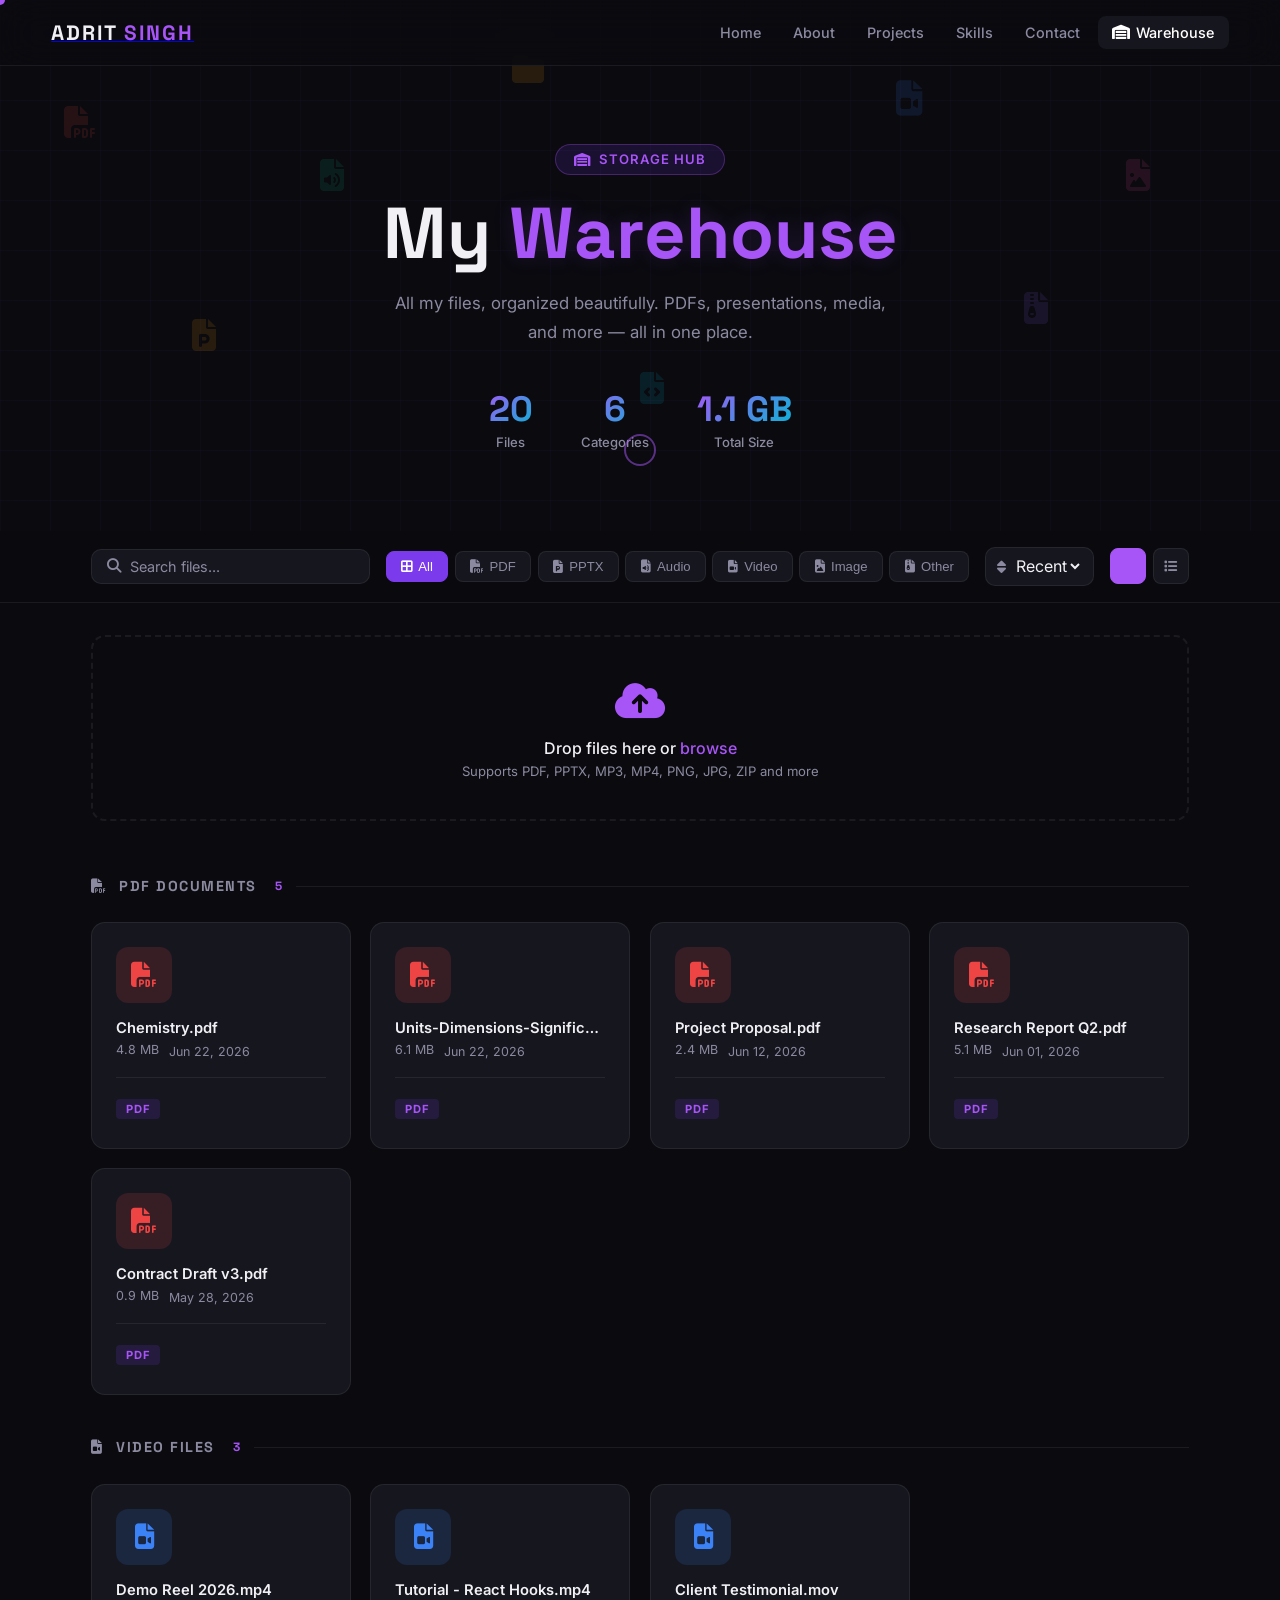
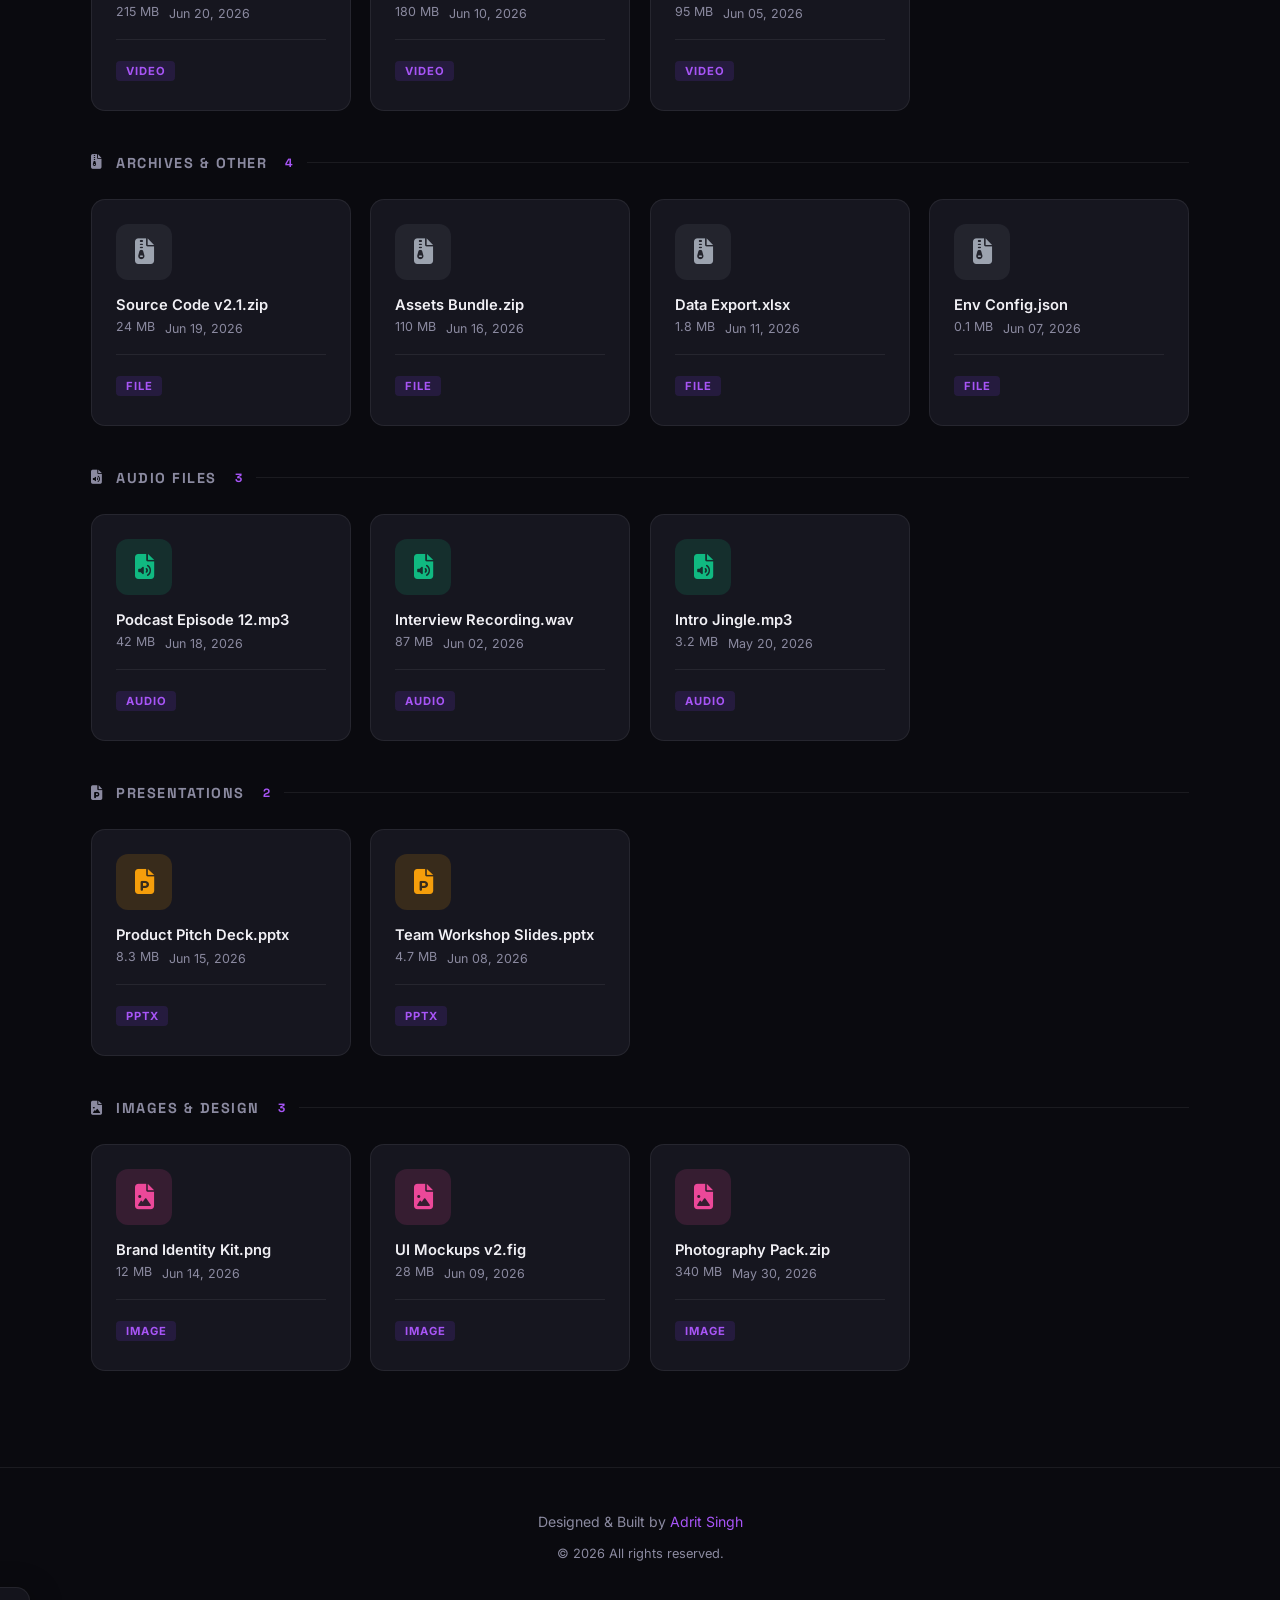
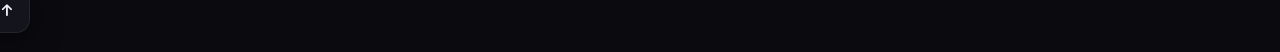
==== warehouse.html @ b6037bd4 "Initial portfolio website" ====
<!DOCTYPE html>
<html lang="en">
<head>
  <meta charset="UTF-8"/>
  <meta name="viewport" content="width=device-width, initial-scale=1.0"/>
  <title>Warehouse · Adrit Singh</title>
  <link rel="preconnect" href="https://fonts.googleapis.com">
  <link rel="preconnect" href="https://fonts.gstatic.com" crossorigin>
  <link rel="stylesheet" href="css/style.css"/>
  <link rel="stylesheet" href="css/warehouse.css"/>
  <link href="https://fonts.googleapis.com/css2?family=Inter:wght@300;400;600;800&family=Space+Grotesk:wght@400;700&display=swap" rel="stylesheet"/>
  <link rel="stylesheet" href="https://cdnjs.cloudflare.com/ajax/libs/font-awesome/6.5.0/css/all.min.css"/>
</head>
<body class="warehouse-page">

  <div class="preloader" id="preloader" aria-hidden="true">
    <div class="preloader-card">
      <div class="preloader-mark">AS</div>
      <div class="preloader-bar"><span></span></div>
      <p>Loading warehouse...</p>
    </div>
  </div>
  <div class="scroll-progress"><span id="scrollProgress"></span></div>

  <!-- ░░ CURSOR ░░ -->
  <div class="cursor"></div>
  <div class="cursor-follower"></div>

  <!-- ░░ NAVBAR ░░ -->
  <nav class="navbar" id="navbar">
    <div class="nav-logo">
      <a href="index.html"><span class="logo-text">ADRIT <span class="accent">SINGH</span></span></a>
    </div>
    <ul class="nav-links">
      <li><a href="index.html#home" class="nav-link">Home</a></li>
      <li><a href="index.html#about" class="nav-link">About</a></li>
      <li><a href="index.html#projects" class="nav-link">Projects</a></li>
      <li><a href="index.html#skills" class="nav-link">Skills</a></li>
      <li><a href="index.html#contact" class="nav-link">Contact</a></li>
      <li><a href="warehouse.html" class="nav-link nav-warehouse active"><i class="fa-solid fa-warehouse"></i> Warehouse</a></li>
    </ul>
    <div class="hamburger" id="hamburger"><span></span><span></span><span></span></div>
  </nav>

  <!-- ░░ WAREHOUSE HERO ░░ -->
  <section class="wh-hero">
    <div class="wh-hero-bg">
      <div class="wh-grid-lines"></div>
      <div class="floating-icons">
        <i class="fa-solid fa-file-pdf fi fi-1"></i>
        <i class="fa-solid fa-file-powerpoint fi fi-2"></i>
        <i class="fa-solid fa-file-audio fi fi-3"></i>
        <i class="fa-solid fa-file-video fi fi-4"></i>
        <i class="fa-solid fa-file-zipper fi fi-5"></i>
        <i class="fa-solid fa-file-image fi fi-6"></i>
        <i class="fa-solid fa-file-code fi fi-7"></i>
        <i class="fa-solid fa-folder fi fi-8"></i>
      </div>
    </div>
    <div class="wh-hero-content">
      <div class="wh-badge"><i class="fa-solid fa-warehouse"></i> Storage Hub</div>
      <h1 class="wh-title">My <span class="accent">Warehouse</span></h1>
      <p class="wh-subtitle">All my files, organized beautifully. PDFs, presentations, media, and more — all in one place.</p>
      <div class="wh-stats">
        <div class="wh-stat"><span class="wh-stat-num" id="statFiles">0</span><span class="wh-stat-label">Files</span></div>
        <div class="wh-stat"><span class="wh-stat-num" id="statCategories">0</span><span class="wh-stat-label">Categories</span></div>
        <div class="wh-stat"><span class="wh-stat-num" id="statSize">0 MB</span><span class="wh-stat-label">Total Size</span></div>
      </div>
    </div>
  </section>

  <!-- ░░ TOOLBAR ░░ -->
  <div class="wh-toolbar">
    <div class="container">
      <div class="wh-search-wrap">
        <i class="fa-solid fa-magnifying-glass"></i>
        <input type="text" id="searchInput" placeholder="Search files..." class="wh-search"/>
        <button class="search-clear" id="searchClear"><i class="fa-solid fa-xmark"></i></button>
      </div>
      <div class="wh-filters" id="filterBtns">
        <button class="filter-btn active" data-filter="all"><i class="fa-solid fa-border-all"></i> All</button>
        <button class="filter-btn" data-filter="pdf"><i class="fa-solid fa-file-pdf"></i> PDF</button>
        <button class="filter-btn" data-filter="pptx"><i class="fa-solid fa-file-powerpoint"></i> PPTX</button>
        <button class="filter-btn" data-filter="audio"><i class="fa-solid fa-file-audio"></i> Audio</button>
        <button class="filter-btn" data-filter="video"><i class="fa-solid fa-file-video"></i> Video</button>
        <button class="filter-btn" data-filter="image"><i class="fa-solid fa-file-image"></i> Image</button>
        <button class="filter-btn" data-filter="other"><i class="fa-solid fa-file-zipper"></i> Other</button>
      </div>
      <div class="wh-sort">
        <label class="sort-label" for="sortSelect"><i class="fa-solid fa-sort"></i></label>
        <select id="sortSelect" class="sort-select">
          <option value="recent">Recent</option>
          <option value="name">Name</option>
          <option value="size">Size</option>
        </select>
      </div>
      <div class="wh-view-toggle">
        <button class="view-btn active" id="gridView"><i class="fa-solid fa-grid-2"></i></button>
        <button class="view-btn" id="listView"><i class="fa-solid fa-list"></i></button>
      </div>
    </div>
  </div>

  <!-- ░░ UPLOAD ZONE ░░ -->
  <div class="container">
    <div class="upload-zone" id="uploadZone">
      <div class="upload-icon"><i class="fa-solid fa-cloud-arrow-up"></i></div>
      <p class="upload-text">Drop files here or <span class="upload-link">browse</span></p>
      <p class="upload-sub">Supports PDF, PPTX, MP3, MP4, PNG, JPG, ZIP and more</p>
      <input type="file" id="fileInput" multiple hidden/>
    </div>
  </div>

  <!-- ░░ FILES GRID ░░ -->
  <main class="wh-main container" id="warehouseMain">
    <div class="files-grid" id="filesGrid">
      <!-- Files injected by warehouse.js -->
    </div>
    <div class="empty-state" id="emptyState" style="display:none">
      <i class="fa-solid fa-box-open"></i>
      <h3>No files found</h3>
      <p>Try a different search or filter.</p>
    </div>
  </main>

  <!-- ░░ FILE PREVIEW MODAL ░░ -->
  <div class="modal-overlay" id="modalOverlay">
    <div class="file-modal" id="fileModal">
      <button class="modal-close" id="modalClose"><i class="fa-solid fa-xmark"></i></button>
      <div class="modal-icon" id="modalIcon"></div>
      <div class="modal-info">
        <h3 id="modalName"></h3>
        <div class="modal-meta">
          <span id="modalType"></span>
          <span id="modalSize"></span>
          <span id="modalDate"></span>
        </div>
        <p id="modalDesc"></p>
      </div>
      <div class="modal-actions">
        <a href="#" class="btn btn-primary" id="modalDownload" download><i class="fa-solid fa-download"></i> Download</a>
        <a href="#" class="btn btn-secondary" id="modalView" target="_blank" rel="noopener"><i class="fa-solid fa-arrow-up-right-from-square"></i> View</a>
        <button class="btn btn-secondary" id="modalCopyLink"><i class="fa-solid fa-link"></i> Copy Link</button>
      </div>
    </div>
  </div>

  <!-- ░░ TOAST ░░ -->
  <div class="toast" id="toast">
    <i class="fa-solid fa-circle-check"></i>
    <span id="toastMsg"></span>
  </div>

  <!-- ░░ FOOTER ░░ -->
  <footer class="footer">
    <p>Designed & Built by <span class="accent">Adrit Singh</span></p>
    <p class="footer-copy">© 2026 All rights reserved.</p>
  </footer>

  <button class="back-to-top" id="backToTop" aria-label="Back to top"><i class="fa-solid fa-arrow-up"></i></button>

  <script src="js/main.js"></script>
  <script src="js/warehouse.js"></script>
</body>
</html>
---- css/style.css ----
/* ===== RESET & BASE ===== */
*, *::before, *::after { margin: 0; padding: 0; box-sizing: border-box; }

:root {
  --bg:        #0a0a0f;
  --bg2:       #111118;
  --surface:   #16161f;
  --surface2:  #1e1e2a;
  --border:    rgba(255,255,255,0.07);
  --accent:    #7c3aed;
  --accent2:   #a855f7;
  --accent3:   #06b6d4;
  --text:      #f1f0f5;
  --text-muted:#8b8aa0;
  --success:   #10b981;
  --warning:   #f59e0b;
  --danger:    #ef4444;
  --radius:    14px;
  --shadow:    0 8px 32px rgba(0,0,0,0.4);
  --glow:      0 0 30px rgba(124,58,237,0.3);
}

html { scroll-behavior: smooth; }

body {
  font-family: 'Inter', sans-serif;
  background: var(--bg);
  color: var(--text);
  overflow-x: hidden;
  cursor: none;
}

/* ===== SCROLLBAR ===== */
::-webkit-scrollbar { width: 6px; }
::-webkit-scrollbar-track { background: var(--bg); }
::-webkit-scrollbar-thumb { background: var(--accent); border-radius: 3px; }

/* ===== SELECTION ===== */
::selection { background: var(--accent); color: #fff; }

/* ===== CUSTOM CURSOR ===== */
.cursor {
  width: 10px; height: 10px;
  background: var(--accent2);
  border-radius: 50%;
  position: fixed; top: 0; left: 0;
  pointer-events: none;
  z-index: 10000;
  transform: translate(-50%,-50%);
  transition: transform 0.1s, width 0.2s, height 0.2s, background 0.2s;
}
.cursor-follower {
  width: 32px; height: 32px;
  border: 2px solid rgba(168,85,247,0.5);
  border-radius: 50%;
  position: fixed; top: 0; left: 0;
  pointer-events: none;
  z-index: 9999;
  transform: translate(-50%,-50%);
  transition: transform 0.12s ease, width 0.2s, height 0.2s;
}
body:has(a:hover) .cursor,
body:has(button:hover) .cursor { width: 20px; height: 20px; background: var(--accent); }
body:has(a:hover) .cursor-follower,
body:has(button:hover) .cursor-follower { width: 50px; height: 50px; border-color: var(--accent); }

/* ===== NAVBAR ===== */
.navbar {
  position: fixed; top: 0; left: 0; right: 0;
  display: flex; align-items: center; justify-content: space-between;
  padding: 1rem 4%;
  background: rgba(10,10,15,0.8);
  backdrop-filter: blur(20px);
  border-bottom: 1px solid var(--border);
  z-index: 1000;
  transition: all 0.3s;
}
.navbar.scrolled { padding: 0.7rem 4%; box-shadow: var(--shadow); }

.logo-text { font-family: 'Space Grotesk', sans-serif; font-weight: 700; font-size: 1.3rem; letter-spacing: 2px; color: var(--text); }
.accent { color: var(--accent2); }

.nav-links { display: flex; gap: 0.2rem; list-style: none; }
.nav-link {
  display: flex; align-items: center; gap: 0.4rem;
  padding: 0.5rem 0.9rem;
  color: var(--text-muted);
  text-decoration: none;
  border-radius: 8px;
  font-size: 0.9rem;
  font-weight: 500;
  transition: all 0.25s;
}
.nav-link:hover, .nav-link.active { color: var(--text); background: var(--surface); }
.nav-warehouse { background: linear-gradient(135deg,var(--accent),var(--accent2)); color: #fff !important; }
.nav-warehouse:hover { opacity: 0.85; background: linear-gradient(135deg,var(--accent),var(--accent2)) !important; }

.hamburger { display: none; flex-direction: column; gap: 5px; cursor: pointer; }
.hamburger span { width: 24px; height: 2px; background: var(--text); border-radius: 2px; transition: 0.3s; }

/* ===== BUTTONS ===== */
.btn {
  display: inline-flex; align-items: center; gap: 0.4rem;
  padding: 0.75rem 1.5rem;
  border-radius: 10px;
  font-size: 0.9rem; font-weight: 600;
  text-decoration: none;
  border: none; cursor: pointer;
  transition: all 0.25s;
  position: relative; overflow: hidden;
}
.btn::after {
  content: '';
  position: absolute; inset: 0;
  background: rgba(255,255,255,0.1);
  opacity: 0; transition: opacity 0.2s;
}
.btn:hover::after { opacity: 1; }
.btn-primary { background: linear-gradient(135deg,var(--accent),var(--accent2)); color: #fff; box-shadow: 0 4px 20px rgba(124,58,237,0.4); }
.btn-primary:hover { transform: translateY(-2px); box-shadow: 0 8px 30px rgba(124,58,237,0.5); }
.btn-secondary { background: var(--surface2); color: var(--text); border: 1px solid var(--border); }
.btn-secondary:hover { border-color: var(--accent2); transform: translateY(-2px); }
.btn-ghost { background: transparent; color: var(--text-muted); border: 1px solid var(--border); }
.btn-ghost:hover { color: var(--text); border-color: var(--text-muted); }
.btn-sm { padding: 0.45rem 0.9rem; font-size: 0.82rem; }

/* ===== CONTAINER ===== */
.container { max-width: 1200px; margin: 0 auto; padding: 0 4%; }

/* ===== SECTIONS ===== */
.section { padding: 6rem 0; }
.section-header { text-align: center; margin-bottom: 4rem; }
.section-tag {
  display: inline-block;
  padding: 0.35rem 1rem;
  background: rgba(124,58,237,0.15);
  color: var(--accent2);
  border-radius: 20px;
  font-size: 0.8rem; font-weight: 600;
  letter-spacing: 1px; text-transform: uppercase;
  margin-bottom: 0.8rem;
  border: 1px solid rgba(168,85,247,0.25);
}
.section-title { font-family: 'Space Grotesk', sans-serif; font-size: clamp(2rem,4vw,3rem); font-weight: 700; }

/* ===== HERO ===== */
.hero {
  min-height: 100vh;
  display: flex; align-items: center;
  padding: 8rem 4% 4rem;
  position: relative;
  overflow: hidden;
}
.hero-bg { position: absolute; inset: 0; z-index: 0; }
.blob {
  position: absolute;
  border-radius: 50%;
  filter: blur(80px);
  opacity: 0.15;
  animation: blobFloat 8s ease-in-out infinite;
}
.blob-1 { width: 500px; height: 500px; background: var(--accent); top: -150px; right: -100px; animation-delay: 0s; }
.blob-2 { width: 400px; height: 400px; background: var(--accent3); bottom: -100px; left: -100px; animation-delay: 3s; }
.blob-3 { width: 300px; height: 300px; background: #f093fb; top: 40%; left: 40%; animation-delay: 6s; }

@keyframes blobFloat {
  0%,100% { transform: translate(0,0) scale(1); }
  33% { transform: translate(30px,-30px) scale(1.05); }
  66% { transform: translate(-20px,20px) scale(0.95); }
}

#particles { position: absolute; inset: 0; width: 100%; height: 100%; }

.hero-content { position: relative; z-index: 1; max-width: 600px; }
.hero-greeting { font-size: 1.1rem; color: var(--accent2); margin-bottom: 0.5rem; }
.hero-name { font-family: 'Space Grotesk', sans-serif; font-size: clamp(3rem,7vw,5.5rem); font-weight: 800; line-height: 1.1; margin-bottom: 1rem; }
.name-first { display: block; }
.name-last { display: block; background: linear-gradient(135deg,var(--accent2),var(--accent3)); -webkit-background-clip: text; -webkit-text-fill-color: transparent; }
.hero-role { font-size: 1.3rem; color: var(--text-muted); margin-bottom: 1.2rem; }
.typewriter { color: var(--accent2); font-weight: 600; }
.cursor-blink { animation: blink 1s step-end infinite; color: var(--accent2); }
@keyframes blink { 0%,100%{opacity:1} 50%{opacity:0} }
.hero-desc { color: var(--text-muted); line-height: 1.7; margin-bottom: 2rem; max-width: 480px; }
.hero-cta { display: flex; gap: 1rem; flex-wrap: wrap; margin-bottom: 2.5rem; }

.hero-socials { display: flex; gap: 0.8rem; }
.social-icon {
  width: 42px; height: 42px;
  display: flex; align-items: center; justify-content: center;
  background: var(--surface); border: 1px solid var(--border);
  border-radius: 10px; color: var(--text-muted);
  text-decoration: none; font-size: 1rem;
  transition: all 0.25s;
}
.social-icon:hover { background: var(--accent); border-color: var(--accent); color: #fff; transform: translateY(-3px); }

.hero-visual { position: absolute; right: 8%; top: 50%; transform: translateY(-50%); z-index: 1; }
.avatar-container { position: relative; width: 360px; height: 360px; display: flex; align-items: center; justify-content: center; }
.avatar-ring {
  position: absolute; border-radius: 50%;
  border: 1px solid rgba(168,85,247,0.2);
  animation: ringPulse 3s ease-in-out infinite;
}
.ring-1 { width: 280px; height: 280px; animation-delay: 0s; }
.ring-2 { width: 330px; height: 330px; animation-delay: 1s; border-color: rgba(6,182,212,0.15); }
.ring-3 { width: 360px; height: 360px; animation-delay: 2s; border-color: rgba(168,85,247,0.1); }
@keyframes ringPulse { 0%,100%{transform:scale(1);opacity:0.5} 50%{transform:scale(1.03);opacity:1} }

.avatar-img {
  width: 200px; height: 200px;
  background: linear-gradient(135deg,var(--accent),var(--accent2));
  border-radius: 50%;
  display: flex; align-items: center; justify-content: center;
  font-size: 4rem; color: #fff;
  box-shadow: var(--glow);
}
.tech-bubble {
  position: absolute;
  width: 48px; height: 48px;
  background: var(--surface2);
  border: 1px solid var(--border);
  border-radius: 12px;
  display: flex; align-items: center; justify-content: center;
  font-size: 1.4rem;
  animation: techFloat 4s ease-in-out infinite;
  box-shadow: var(--shadow);
}
.b1 { top: 10px; right: 60px; color: #61dafb; animation-delay: 0s; }
.b2 { bottom: 40px; right: 20px; color: #68a063; animation-delay: 1s; }
.b3 { bottom: 20px; left: 50px; color: #3776ab; animation-delay: 2s; }
.b4 { top: 40px; left: 30px; color: #a259ff; animation-delay: 0.5s; }
@keyframes techFloat { 0%,100%{transform:translateY(0)} 50%{transform:translateY(-10px)} }

/* ===== ABOUT ===== */
.about { background: var(--bg2); }
.about-grid { display: grid; grid-template-columns: 1fr 1fr; gap: 4rem; align-items: center; }
.about-text p { color: var(--text-muted); line-height: 1.8; margin-bottom: 1.2rem; }
.about-text strong { color: var(--text); }
.about-stats { display: flex; gap: 2rem; margin-top: 2rem; }
.stat { text-align: center; }
.stat-num { display: block; font-family: 'Space Grotesk', sans-serif; font-size: 2.5rem; font-weight: 700; color: var(--accent2); }
.stat-label { font-size: 0.85rem; color: var(--text-muted); }
.about-cards { display: grid; grid-template-columns: 1fr 1fr; gap: 1rem; }
.info-card {
  background: var(--surface);
  border: 1px solid var(--border);
  border-radius: var(--radius);
  padding: 1.5rem;
  transition: all 0.3s;
}
.info-card:hover { border-color: var(--accent2); transform: translateY(-4px); box-shadow: var(--glow); }
.info-card i { font-size: 1.5rem; color: var(--accent2); margin-bottom: 0.8rem; display: block; }
.info-card h4 { font-size: 1rem; margin-bottom: 0.4rem; }
.info-card p { font-size: 0.85rem; color: var(--text-muted); }
.info-card a { color: var(--accent2); text-decoration: none; }

/* ===== PROJECTS ===== */
.projects-grid { display: grid; grid-template-columns: repeat(auto-fit,minmax(320px,1fr)); gap: 1.5rem; }
.project-card {
  background: var(--surface);
  border: 1px solid var(--border);
  border-radius: var(--radius);
  overflow: hidden;
  transition: all 0.35s;
}
.project-card:hover { transform: translateY(-8px); border-color: rgba(168,85,247,0.4); box-shadow: 0 20px 60px rgba(0,0,0,0.4); }
.project-img {
  height: 180px;
  display: flex; align-items: center; justify-content: center;
  font-size: 3.5rem; color: rgba(255,255,255,0.9);
}
.project-info { padding: 1.5rem; }
.project-tag { font-size: 0.75rem; color: var(--accent2); font-weight: 600; text-transform: uppercase; letter-spacing: 1px; }
.project-info h3 { font-size: 1.15rem; margin: 0.4rem 0 0.6rem; }
.project-info p { font-size: 0.88rem; color: var(--text-muted); margin-bottom: 1.2rem; line-height: 1.6; }
.project-links { display: flex; gap: 0.6rem; }

/* ===== SKILLS ===== */
.skills { background: var(--bg2); }
.skills-grid { display: grid; grid-template-columns: repeat(auto-fit,minmax(280px,1fr)); gap: 1.5rem; }
.skill-item { background: var(--surface); border: 1px solid var(--border); border-radius: var(--radius); padding: 1.5rem; }
.skill-item::before { content: attr(data-skill) ' — ' attr(data-level) '%'; display: flex; justify-content: space-between; font-size: 0.9rem; font-weight: 600; margin-bottom: 0.8rem; }
.skill-bar { height: 6px; background: var(--surface2); border-radius: 3px; overflow: hidden; }
.skill-fill { height: 100%; background: linear-gradient(90deg,var(--accent),var(--accent2)); border-radius: 3px; width: 0; transition: width 1.2s ease; }

/* ===== CONTACT ===== */
.contact-grid { display: grid; grid-template-columns: 1fr 1.5fr; gap: 4rem; align-items: start; }
.contact-item { display: flex; align-items: center; gap: 1rem; margin-bottom: 1.5rem; }
.contact-item i { width: 44px; height: 44px; background: var(--surface); border: 1px solid var(--border); border-radius: 10px; display: flex; align-items: center; justify-content: center; color: var(--accent2); }
.contact-item span { color: var(--text-muted); }
.contact-form { display: flex; flex-direction: column; gap: 1rem; }
.form-input {
  background: var(--surface); border: 1px solid var(--border);
  border-radius: 10px; padding: 0.9rem 1.1rem;
  color: var(--text); font-size: 0.9rem; font-family: inherit;
  transition: border-color 0.25s;
  width: 100%;
}
.form-input:focus { outline: none; border-color: var(--accent2); }
.form-textarea { resize: vertical; }

/* ===== FOOTER ===== */
.footer {
  padding: 2.5rem 4%;
  text-align: center;
  border-top: 1px solid var(--border);
  color: var(--text-muted);
  font-size: 0.88rem;
  line-height: 2;
}
.footer a { color: var(--accent2); text-decoration: none; }
.footer-copy { font-size: 0.8rem; margin-top: 0.3rem; }

/* ===== ANIMATIONS ===== */
.animate-in { opacity: 0; transform: translateY(30px); animation: slideUp 0.7s forwards; }
.delay-1 { animation-delay: 0.15s; }
.delay-2 { animation-delay: 0.3s; }
.delay-3 { animation-delay: 0.45s; }
.delay-4 { animation-delay: 0.6s; }
.delay-5 { animation-delay: 0.75s; }
@keyframes slideUp { to { opacity: 1; transform: translateY(0); } }

/* ===== RESPONSIVE ===== */
@media(max-width:900px) {
  .hero { flex-direction: column; text-align: center; }
  .hero-content { max-width: 100%; }
  .hero-visual { position: relative; right: auto; top: auto; transform: none; margin-top: 3rem; }
  .hero-cta, .hero-socials { justify-content: center; }
  .about-grid, .contact-grid { grid-template-columns: 1fr; }
  .about-stats { justify-content: center; }
}
@media(max-width:768px) {
  .nav-links { display: none; position: fixed; inset: 0; top: 70px; background: var(--bg); flex-direction: column; align-items: center; justify-content: center; gap: 1.5rem; }
  .nav-links.open { display: flex; }
  .hamburger { display: flex; }
  .hero-visual { display: none; }
}

/* ===== INTERACTIVE ENHANCEMENTS ===== */
.preloader {
  position: fixed;
  inset: 0;
  z-index: 20000;
  display: grid;
  place-items: center;
  background: radial-gradient(circle at center, rgba(124,58,237,0.18), rgba(10,10,15,0.98) 55%);
  backdrop-filter: blur(18px);
  transition: opacity 0.45s ease, visibility 0.45s ease;
}
.preloader.hide { opacity: 0; visibility: hidden; pointer-events: none; }
.preloader-card {
  width: min(420px, 90vw);
  border: 1px solid var(--border);
  border-radius: 24px;
  background: rgba(22,22,31,0.9);
  box-shadow: 0 20px 60px rgba(0,0,0,0.5);
  padding: 2rem;
  text-align: center;
}
.preloader-mark {
  width: 82px; height: 82px;
  border-radius: 22px;
  margin: 0 auto 1rem;
  display: grid; place-items: center;
  font-family: 'Space Grotesk', sans-serif;
  font-size: 1.7rem;
  font-weight: 800;
  letter-spacing: 1px;
  background: linear-gradient(135deg,var(--accent),var(--accent2));
  box-shadow: var(--glow);
}
.preloader-card p { margin-top: 1rem; color: var(--text-muted); }
.preloader-bar {
  height: 7px;
  background: rgba(255,255,255,0.08);
  border-radius: 999px;
  overflow: hidden;
}
.preloader-bar span {
  display: block;
  width: 42%;
  height: 100%;
  border-radius: inherit;
  background: linear-gradient(90deg,var(--accent),var(--accent2),var(--accent3));
  animation: preloadMove 1.2s ease-in-out infinite;
}
@keyframes preloadMove {
  0% { transform: translateX(-110%); }
  100% { transform: translateX(260%); }
}
.scroll-progress {
  position: fixed;
  top: 0; left: 0;
  width: 100%;
  height: 3px;
  z-index: 15000;
  background: transparent;
}
.scroll-progress span {
  display: block;
  width: 0%;
  height: 100%;
  background: linear-gradient(90deg,var(--accent),var(--accent2),var(--accent3));
  box-shadow: 0 0 16px rgba(168,85,247,0.6);
}
.back-to-top {
  position: fixed;
  right: 1rem;
  bottom: 1rem;
  width: 46px;
  height: 46px;
  border-radius: 14px;
  border: 1px solid var(--border);
  background: rgba(22,22,31,0.9);
  color: var(--text);
  display: grid;
  place-items: center;
  box-shadow: var(--shadow);
  cursor: pointer;
  opacity: 0;
  pointer-events: none;
  transform: translateY(12px);
  transition: all 0.25s ease;
  z-index: 12000;
}
.back-to-top.show {
  opacity: 1;
  pointer-events: auto;
  transform: translateY(0);
}
.ripple {
  position: absolute;
  width: 18px;
  height: 18px;
  border-radius: 50%;
  background: rgba(255,255,255,0.3);
  transform: translate(-50%, -50%) scale(0);
  animation: rippleAnim 0.7s ease-out;
  pointer-events: none;
}
@keyframes rippleAnim {
  to { transform: translate(-50%, -50%) scale(18); opacity: 0; }
}
.hero-name, .wh-title { text-wrap: balance; }
.hero-name .name-last, .wh-title .accent { text-shadow: 0 0 20px rgba(168,85,247,0.16); }
.social-icon, .nav-link, .btn, .view-btn, .filter-btn, .file-action-btn, .hamburger, .back-to-top { position: relative; overflow: hidden; }
.project-card, .info-card, .file-card { will-change: transform; }
.contact-info .contact-item {
  display: flex;
  align-items: center;
  gap: 0.8rem;
  text-decoration: none;
  color: inherit;
}
.contact-info .contact-item:hover span { color: var(--text); }
.contact-info .contact-item span { transition: color 0.25s; }
@media (hover: none), (pointer: coarse) {
  body { cursor: auto; }
  .cursor, .cursor-follower { display: none !important; }
  .btn, .nav-link, .social-icon, .view-btn, .filter-btn, .file-action-btn, .back-to-top {
    min-height: 44px;
  }
  .project-card, .file-card {
    transition: transform 0.25s, box-shadow 0.25s, border-color 0.25s;
  }
}
@media (min-width: 1600px) {
  .container { max-width: 1400px; }
  .hero { padding-top: 9rem; }
  .hero-visual { right: 10%; }
  .avatar-container { width: 420px; height: 420px; }
  .avatar-img { width: 220px; height: 220px; }
}
@media (max-width: 1024px) {
  .about-grid { gap: 2.5rem; }
  .hero-visual { right: 3%; }
  .avatar-container { transform: scale(0.9); }
}
---- css/warehouse.css ----
/* ===== WAREHOUSE PAGE ===== */

/* Hero */
.wh-hero {
  min-height: 55vh;
  display: flex; align-items: center; justify-content: center;
  text-align: center;
  padding: 9rem 4% 5rem;
  position: relative;
  overflow: hidden;
}
.wh-hero-bg { position: absolute; inset: 0; }
.wh-grid-lines {
  position: absolute; inset: 0;
  background-image:
    linear-gradient(rgba(124,58,237,0.04) 1px, transparent 1px),
    linear-gradient(90deg, rgba(124,58,237,0.04) 1px, transparent 1px);
  background-size: 50px 50px;
  animation: gridPan 20s linear infinite;
}
@keyframes gridPan { from{background-position:0 0} to{background-position:50px 50px} }

/* Floating file icons */
.floating-icons { position: absolute; inset: 0; pointer-events: none; }
.fi {
  position: absolute;
  font-size: clamp(1.2rem,2.5vw,2rem);
  opacity: 0.12;
  animation: floatIcon linear infinite;
  color: var(--accent2);
}
.fi-1  { left:5%;  top:20%; animation-duration:14s; animation-delay:0s;   color:#ef4444; font-size:2rem; }
.fi-2  { left:15%; top:60%; animation-duration:17s; animation-delay:2s;   color:#f59e0b; }
.fi-3  { left:25%; top:30%; animation-duration:12s; animation-delay:4s;   color:#10b981; }
.fi-4  { left:70%; top:15%; animation-duration:18s; animation-delay:1s;   color:#3b82f6; font-size:2.2rem; }
.fi-5  { left:80%; top:55%; animation-duration:15s; animation-delay:3s;   color:#8b5cf6; }
.fi-6  { left:88%; top:30%; animation-duration:13s; animation-delay:5s;   color:#ec4899; }
.fi-7  { left:50%; top:70%; animation-duration:16s; animation-delay:2.5s; color:#06b6d4; }
.fi-8  { left:40%; top:10%; animation-duration:11s; animation-delay:6s;   color:#f59e0b; }
@keyframes floatIcon {
  0%   { transform:translateY(0)   rotate(0deg);   opacity:0.08; }
  50%  { transform:translateY(-40px) rotate(10deg); opacity:0.18; }
  100% { transform:translateY(0)   rotate(0deg);   opacity:0.08; }
}

.wh-hero-content { position: relative; z-index: 1; }
.wh-badge {
  display: inline-flex; align-items: center; gap: 0.5rem;
  padding: 0.4rem 1.1rem;
  background: rgba(124,58,237,0.15);
  border: 1px solid rgba(168,85,247,0.3);
  border-radius: 20px;
  font-size: 0.82rem; font-weight: 600; color: var(--accent2);
  letter-spacing: 1px; text-transform: uppercase;
  margin-bottom: 1.2rem;
  animation: fadeDown 0.6s ease;
}
.wh-title {
  font-family: 'Space Grotesk', sans-serif;
  font-size: clamp(2.8rem,6vw,4.5rem);
  font-weight: 800; line-height: 1.1;
  margin-bottom: 1rem;
  animation: fadeDown 0.7s ease 0.1s both;
}
.wh-subtitle {
  font-size: 1.05rem; color: var(--text-muted);
  max-width: 520px; margin: 0 auto 2.5rem;
  line-height: 1.7;
  animation: fadeDown 0.7s ease 0.2s both;
}
.wh-stats {
  display: flex; gap: 3rem; justify-content: center;
  animation: fadeDown 0.7s ease 0.3s both;
}
.wh-stat { text-align: center; }
.wh-stat-num {
  display: block;
  font-family: 'Space Grotesk', sans-serif;
  font-size: 2.2rem; font-weight: 700;
  background: linear-gradient(135deg,var(--accent2),var(--accent3));
  -webkit-background-clip: text; -webkit-text-fill-color: transparent;
}
.wh-stat-label { font-size: 0.82rem; color: var(--text-muted); font-weight: 500; }

@keyframes fadeDown { from{opacity:0;transform:translateY(-20px)} to{opacity:1;transform:translateY(0)} }

/* Toolbar */
.wh-toolbar {
  position: sticky; top: 72px; z-index: 100;
  background: rgba(10,10,15,0.9);
  backdrop-filter: blur(20px);
  border-bottom: 1px solid var(--border);
  padding: 1rem 0;
}
.wh-toolbar .container { display: flex; align-items: center; gap: 1rem; flex-wrap: wrap; }

.wh-search-wrap {
  display: flex; align-items: center; gap: 0.6rem;
  background: var(--surface);
  border: 1px solid var(--border);
  border-radius: 10px;
  padding: 0.5rem 0.9rem;
  flex: 0 0 260px;
  transition: border-color 0.25s;
}
.wh-search-wrap:focus-within { border-color: var(--accent2); }
.wh-search-wrap i { color: var(--text-muted); font-size: 0.9rem; }
.wh-search {
  background: none; border: none; outline: none;
  color: var(--text); font-size: 0.9rem; font-family: inherit;
  flex: 1;
}
.wh-search::placeholder { color: var(--text-muted); }
.search-clear { background: none; border: none; color: var(--text-muted); cursor: pointer; display: none; }
.search-clear.visible { display: flex; }

.wh-filters { display: flex; gap: 0.4rem; flex-wrap: wrap; flex: 1; }
.filter-btn {
  display: flex; align-items: center; gap: 0.4rem;
  padding: 0.45rem 0.9rem;
  background: var(--surface);
  border: 1px solid var(--border);
  border-radius: 8px;
  color: var(--text-muted);
  font-size: 0.82rem; font-weight: 500;
  cursor: pointer;
  transition: all 0.2s;
  white-space: nowrap;
}
.filter-btn:hover { color: var(--text); border-color: rgba(168,85,247,0.4); }
.filter-btn.active { background: var(--accent); border-color: var(--accent); color: #fff; }

.wh-view-toggle { display: flex; gap: 0.4rem; }
.view-btn {
  width: 36px; height: 36px;
  display: flex; align-items: center; justify-content: center;
  background: var(--surface);
  border: 1px solid var(--border);
  border-radius: 8px;
  color: var(--text-muted); cursor: pointer;
  transition: all 0.2s;
}
.view-btn.active { background: var(--accent2); border-color: var(--accent2); color: #fff; }

/* Upload Zone */
.upload-zone {
  margin: 2rem 0;
  border: 2px dashed var(--border);
  border-radius: var(--radius);
  padding: 2.5rem;
  text-align: center;
  cursor: pointer;
  transition: all 0.3s;
  position: relative;
}
.upload-zone:hover, .upload-zone.drag-over {
  border-color: var(--accent2);
  background: rgba(124,58,237,0.05);
}
.upload-icon { font-size: 2.5rem; color: var(--accent2); margin-bottom: 0.8rem; }
.upload-text { font-size: 1rem; font-weight: 500; margin-bottom: 0.3rem; }
.upload-link { color: var(--accent2); cursor: pointer; }
.upload-sub { font-size: 0.82rem; color: var(--text-muted); }
.upload-zone.drag-over .upload-icon { animation: bounce 0.5s infinite alternate; }
@keyframes bounce { from{transform:translateY(0)} to{transform:translateY(-8px)} }

/* Files Grid */
.wh-main { padding-bottom: 6rem; }
.files-grid {
  display: grid;
  grid-template-columns: repeat(auto-fill,minmax(230px,1fr));
  gap: 1.2rem;
}
.files-grid.list-view {
  grid-template-columns: 1fr;
}

/* File Card */
.file-card {
  background: var(--surface);
  border: 1px solid var(--border);
  border-radius: var(--radius);
  padding: 1.5rem;
  cursor: pointer;
  transition: all 0.3s;
  position: relative;
  overflow: hidden;
  animation: cardIn 0.4s ease both;
}
@keyframes cardIn { from{opacity:0;transform:scale(0.94) translateY(10px)} to{opacity:1;transform:scale(1) translateY(0)} }
.file-card::before {
  content: '';
  position: absolute; top: 0; left: 0; right: 0;
  height: 3px;
  background: var(--card-color, var(--accent));
  transform: scaleX(0); transform-origin: left;
  transition: transform 0.3s;
}
.file-card:hover::before { transform: scaleX(1); }
.file-card:hover {
  border-color: rgba(168,85,247,0.3);
  transform: translateY(-4px);
  box-shadow: 0 12px 40px rgba(0,0,0,0.3);
}
.file-card.hidden { display: none; }

/* List view card */
.files-grid.list-view .file-card {
  display: grid;
  grid-template-columns: 56px 1fr auto;
  align-items: center;
  gap: 1.2rem;
  padding: 1rem 1.2rem;
}
.files-grid.list-view .file-card:hover { transform: translateX(4px) translateY(0); }
.files-grid.list-view .file-card-footer { display: none; }
.files-grid.list-view .file-meta { display: flex; gap: 1rem; align-items: center; }
.files-grid.list-view .file-actions { opacity: 1; position: static; transform: none; }

.file-icon {
  width: 56px; height: 56px;
  border-radius: 12px;
  display: flex; align-items: center; justify-content: center;
  font-size: 1.6rem;
  margin-bottom: 1rem;
  flex-shrink: 0;
}
.files-grid.list-view .file-icon { margin-bottom: 0; }

.file-name {
  font-size: 0.92rem; font-weight: 600;
  white-space: nowrap; overflow: hidden; text-overflow: ellipsis;
  margin-bottom: 0.3rem;
}
.file-size { font-size: 0.78rem; color: var(--text-muted); }
.file-date { font-size: 0.78rem; color: var(--text-muted); margin-top: 0.15rem; }
.file-meta { display: flex; gap: 0.6rem; flex-wrap: wrap; }

.file-card-footer {
  display: flex; align-items: center; justify-content: space-between;
  margin-top: 1.1rem;
  padding-top: 1rem;
  border-top: 1px solid var(--border);
}
.file-type-badge {
  font-size: 0.7rem; font-weight: 700; letter-spacing: 1px;
  text-transform: uppercase;
  padding: 0.2rem 0.6rem;
  border-radius: 4px;
  background: rgba(124,58,237,0.15);
  color: var(--accent2);
}
.file-actions {
  display: flex; gap: 0.4rem;
  opacity: 0; transform: translateX(10px);
  transition: all 0.25s;
}
.file-card:hover .file-actions { opacity: 1; transform: translateX(0); }
.file-action-btn {
  width: 30px; height: 30px;
  background: var(--surface2);
  border: 1px solid var(--border);
  border-radius: 6px;
  display: flex; align-items: center; justify-content: center;
  color: var(--text-muted); cursor: pointer; font-size: 0.75rem;
  transition: all 0.2s;
}
.file-action-btn:hover { background: var(--accent); border-color: var(--accent); color: #fff; }

/* Category Headers */
.category-header {
  grid-column: 1 / -1;
  display: flex; align-items: center; gap: 0.8rem;
  margin: 1.5rem 0 0.5rem;
  font-family: 'Space Grotesk', sans-serif;
  font-size: 0.9rem; font-weight: 700;
  text-transform: uppercase; letter-spacing: 1.5px;
  color: var(--text-muted);
}
.category-header::after {
  content: ''; flex: 1;
  height: 1px; background: var(--border);
}

/* Empty State */
.empty-state {
  text-align: center; padding: 5rem 2rem;
  grid-column: 1 / -1;
  color: var(--text-muted);
}
.empty-state i { font-size: 4rem; margin-bottom: 1rem; display: block; opacity: 0.3; }
.empty-state h3 { font-size: 1.3rem; margin-bottom: 0.5rem; color: var(--text); }

/* Modal */
.modal-overlay {
  position: fixed; inset: 0;
  background: rgba(0,0,0,0.7);
  backdrop-filter: blur(8px);
  z-index: 5000;
  display: flex; align-items: center; justify-content: center;
  opacity: 0; pointer-events: none;
  transition: opacity 0.3s;
}
.modal-overlay.open { opacity: 1; pointer-events: all; }
.file-modal {
  background: var(--surface);
  border: 1px solid var(--border);
  border-radius: 20px;
  padding: 2.5rem;
  width: min(500px,90vw);
  position: relative;
  transform: scale(0.9) translateY(20px);
  transition: transform 0.3s;
  text-align: center;
}
.modal-overlay.open .file-modal { transform: scale(1) translateY(0); }
.modal-close {
  position: absolute; top: 1rem; right: 1rem;
  width: 36px; height: 36px;
  background: var(--surface2); border: 1px solid var(--border);
  border-radius: 8px; cursor: pointer;
  display: flex; align-items: center; justify-content: center;
  color: var(--text-muted); font-size: 1rem;
  transition: all 0.2s;
}
.modal-close:hover { background: var(--danger); border-color: var(--danger); color: #fff; }
.modal-icon {
  width: 90px; height: 90px;
  border-radius: 20px;
  display: flex; align-items: center; justify-content: center;
  font-size: 2.5rem; margin: 0 auto 1.5rem;
}
.modal-info h3 { font-size: 1.2rem; margin-bottom: 0.8rem; }
.modal-meta { display: flex; gap: 0.8rem; justify-content: center; flex-wrap: wrap; margin-bottom: 1rem; }
.modal-meta span {
  font-size: 0.8rem; color: var(--text-muted);
  background: var(--surface2); padding: 0.3rem 0.7rem;
  border-radius: 6px;
}
.modal-info p { color: var(--text-muted); font-size: 0.9rem; line-height: 1.6; margin-bottom: 1.5rem; }
.modal-actions { display: flex; gap: 0.8rem; justify-content: center; }

/* Toast */
.toast {
  position: fixed; bottom: 2rem; right: 2rem;
  background: var(--surface);
  border: 1px solid var(--success);
  border-radius: 10px;
  padding: 0.9rem 1.4rem;
  display: flex; align-items: center; gap: 0.6rem;
  font-size: 0.9rem; font-weight: 500;
  transform: translateY(100px); opacity: 0;
  transition: all 0.35s cubic-bezier(0.175,0.885,0.32,1.275);
  z-index: 9000;
  color: var(--success);
}
.toast.show { transform: translateY(0); opacity: 1; }

/* Progress bar for uploads */
.upload-progress {
  position: absolute; bottom: 0; left: 0; right: 0;
  height: 4px;
  background: linear-gradient(90deg,var(--accent),var(--accent2));
  border-radius: 0 0 var(--radius) var(--radius);
  width: 0; transition: width 0.3s;
}

/* Type colors */
.type-pdf   { background: rgba(239,68,68,0.15);  color: #ef4444; }
.type-pptx  { background: rgba(245,158,11,0.15); color: #f59e0b; }
.type-audio { background: rgba(16,185,129,0.15); color: #10b981; }
.type-video { background: rgba(59,130,246,0.15); color: #3b82f6; }
.type-image { background: rgba(236,72,153,0.15); color: #ec4899; }
.type-zip   { background: rgba(139,92,246,0.15); color: #8b5cf6; }
.type-doc   { background: rgba(6,182,212,0.15);  color: #06b6d4; }
.type-other { background: rgba(107,114,128,0.15);color: #9ca3af; }

/* Responsive */
@media(max-width:768px) {
  .wh-toolbar .container { flex-direction: column; align-items: stretch; }
  .wh-search-wrap { flex: 1; }
  .wh-filters { justify-content: center; }
  .wh-stats { gap: 1.5rem; }
}

.wh-sort {
  display: flex;
  align-items: center;
  gap: 0.4rem;
  background: var(--surface);
  border: 1px solid var(--border);
  border-radius: 10px;
  padding: 0.45rem 0.65rem;
}
.sort-label { color: var(--text-muted); font-size: 0.9rem; }
.sort-select {
  background: transparent;
  border: none;
  outline: none;
  color: var(--text);
  font: inherit;
}
.file-action-btn.fav-on {
  background: var(--warning);
  border-color: var(--warning);
  color: #111;
}
.modal-actions {
  display: flex;
  gap: 0.8rem;
  flex-wrap: wrap;
  margin-top: 2rem;
}
.warehouse-page .back-to-top {
  bottom: 1.2rem;
}
@media (max-width: 900px) {
  .wh-toolbar .container {
    flex-direction: column;
    align-items: stretch;
  }
  .wh-search-wrap {
    flex: 1 1 auto;
    width: 100%;
  }
  .wh-sort { width: fit-content; }
  .wh-view-toggle { align-self: flex-end; }
  .wh-stats { gap: 1.4rem; flex-wrap: wrap; }
  .files-grid.list-view .file-card {
    grid-template-columns: 1fr;
    justify-items: start;
  }
  .files-grid.list-view .file-actions { margin-top: 0.8rem; }
}
@media (hover: none), (pointer: coarse) {
  .file-card:hover, .project-card:hover, .info-card:hover { transform: none; }
}
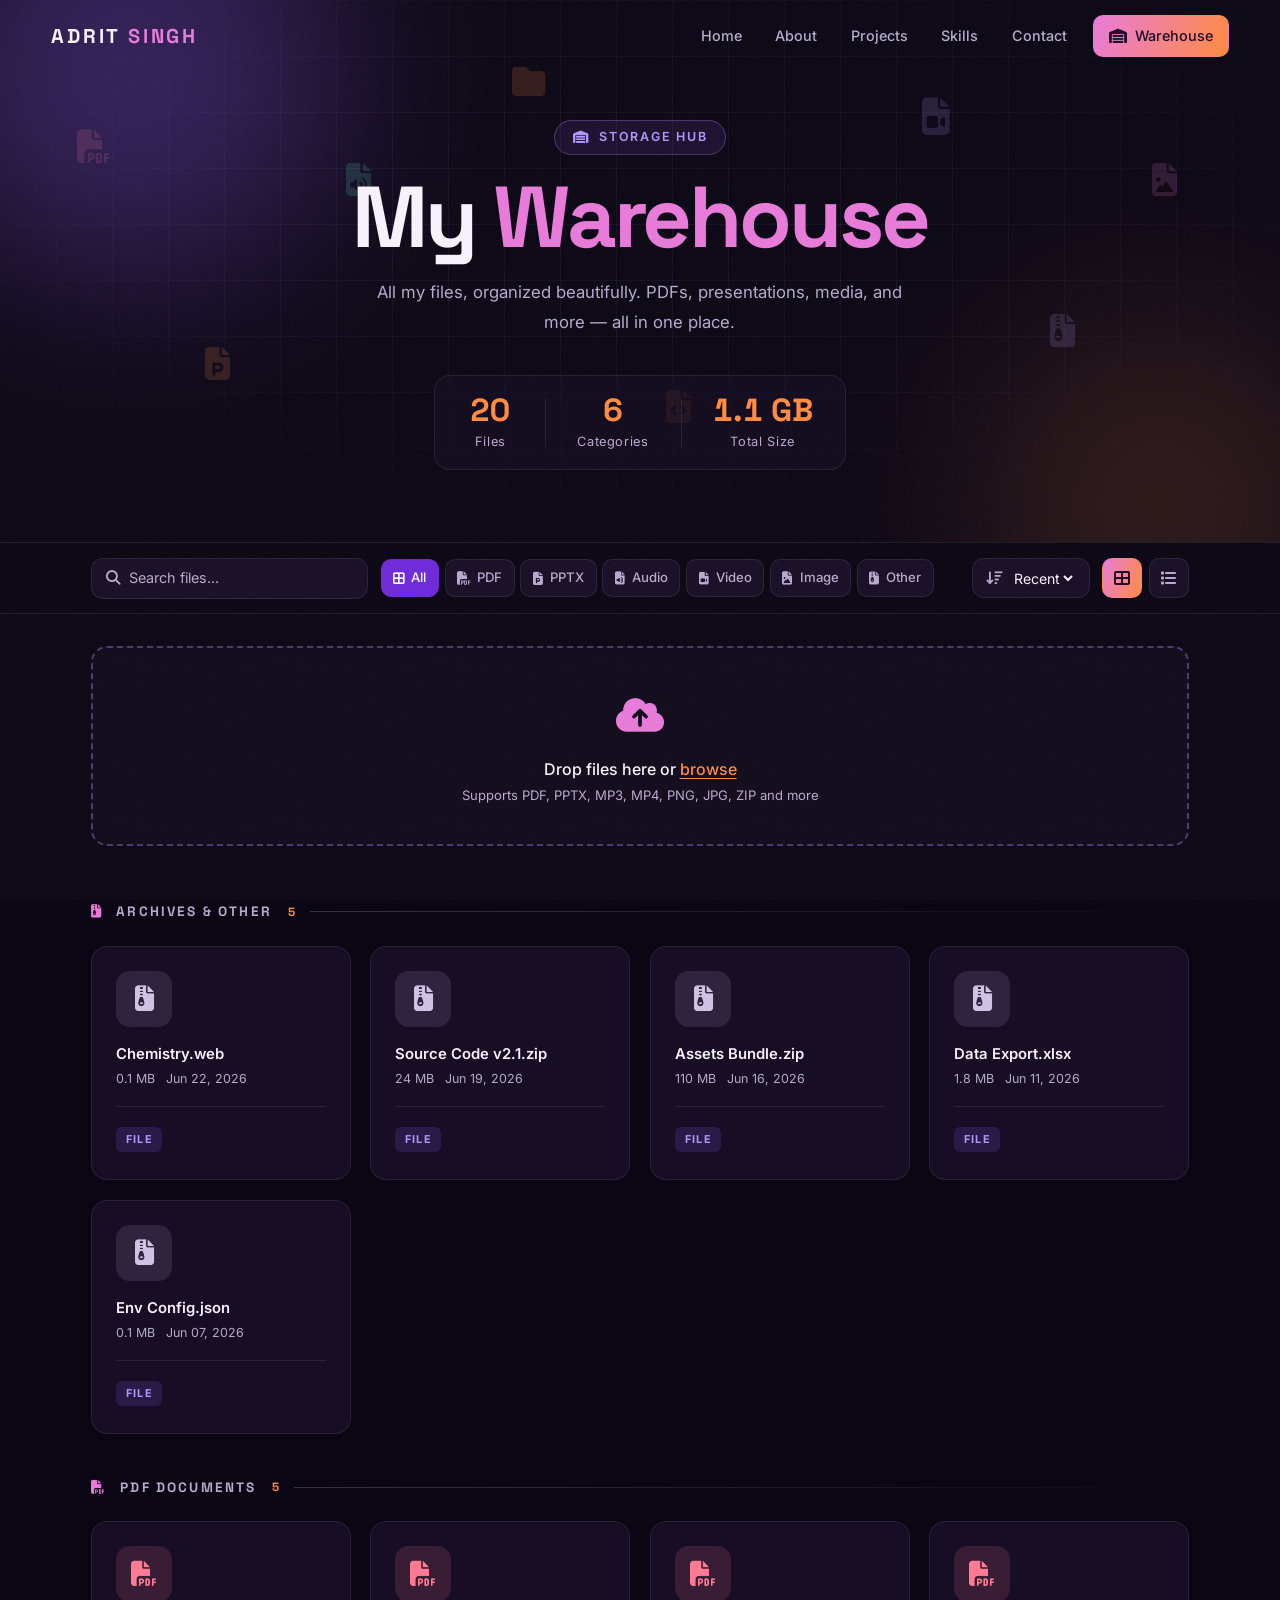
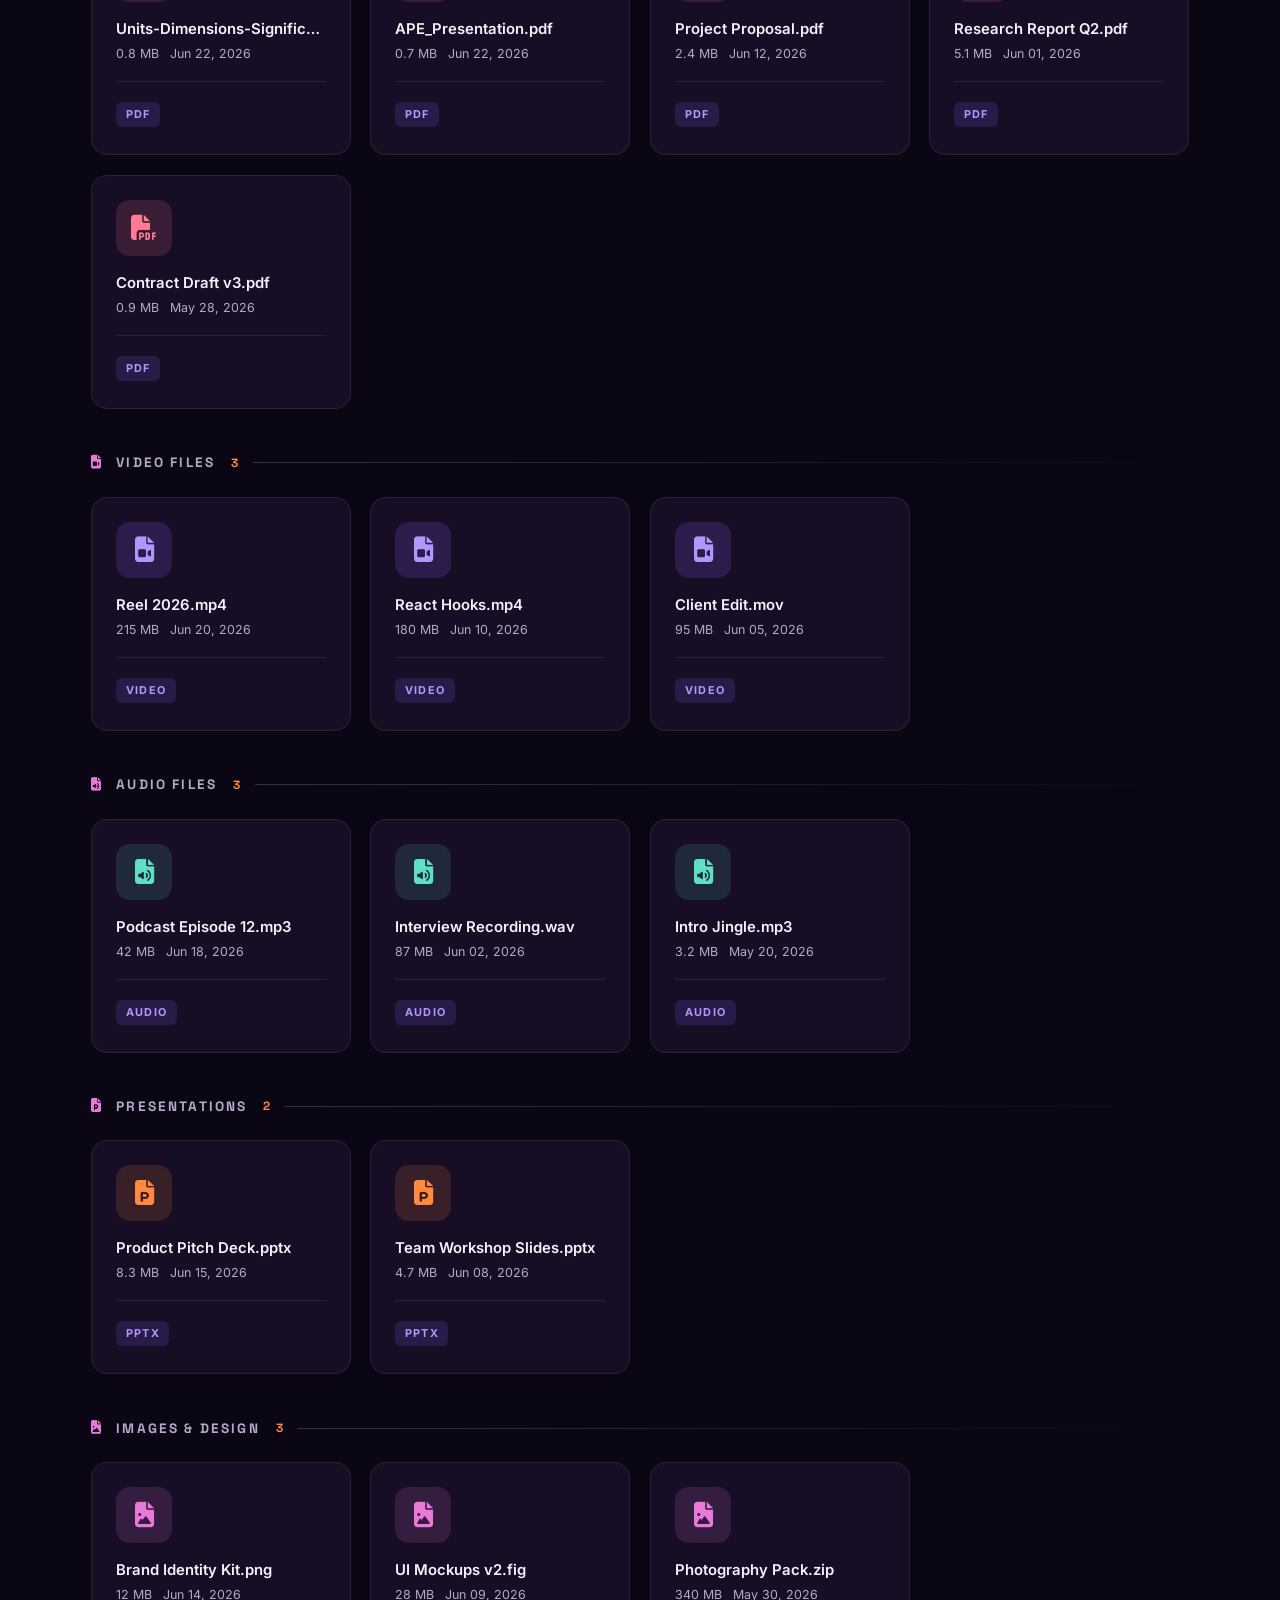
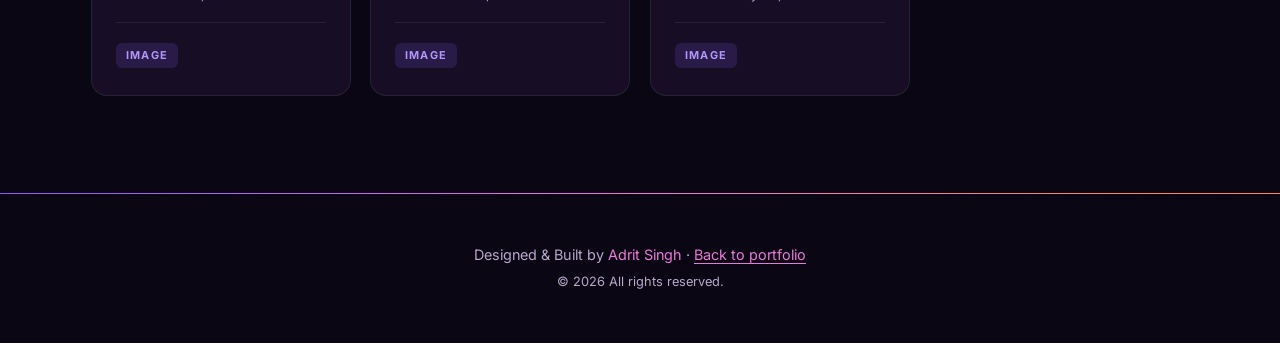
==== commit 3c451215: "Orchid/violet/orange theme with motion system; warehouse fixes - New design tokens, preloader, split" ====
--- a/warehouse.html
+++ b/warehouse.html
@@ -4,48 +4,59 @@
   <meta charset="UTF-8"/>
   <meta name="viewport" content="width=device-width, initial-scale=1.0"/>
   <title>Warehouse · Adrit Singh</title>
+  <meta name="description" content="Adrit Singh's Warehouse — school work, presentations and files, searchable and filterable."/>
+  <meta name="theme-color" content="#0b0613"/>
+  <link rel="icon" href="data:image/svg+xml,%3Csvg xmlns='http://www.w3.org/2000/svg' viewBox='0 0 64 64'%3E%3Crect width='64' height='64' rx='16' fill='%230b0613'/%3E%3Ctext x='32' y='43' font-family='Arial' font-weight='800' font-size='30' text-anchor='middle' fill='%23e879d9'%3EAS%3C/text%3E%3C/svg%3E"/>
+  <script>
+    document.documentElement.classList.add('js');
+    try { if (sessionStorage.getItem('as-visited')) document.documentElement.classList.add('skip-preload'); } catch (e) {}
+  </script>
+  <noscript><style>.preloader{display:none}</style></noscript>
   <link rel="preconnect" href="https://fonts.googleapis.com">
   <link rel="preconnect" href="https://fonts.gstatic.com" crossorigin>
+  <link href="https://fonts.googleapis.com/css2?family=Inter:wght@300;400;500;600;800&family=Space+Grotesk:wght@400;500;700&display=swap" rel="stylesheet"/>
+  <link rel="stylesheet" href="https://cdnjs.cloudflare.com/ajax/libs/font-awesome/6.5.0/css/all.min.css"/>
   <link rel="stylesheet" href="css/style.css"/>
   <link rel="stylesheet" href="css/warehouse.css"/>
-  <link href="https://fonts.googleapis.com/css2?family=Inter:wght@300;400;600;800&family=Space+Grotesk:wght@400;700&display=swap" rel="stylesheet"/>
-  <link rel="stylesheet" href="https://cdnjs.cloudflare.com/ajax/libs/font-awesome/6.5.0/css/all.min.css"/>
 </head>
 <body class="warehouse-page">
 
   <div class="preloader" id="preloader" aria-hidden="true">
-    <div class="preloader-card">
-      <div class="preloader-mark">AS</div>
-      <div class="preloader-bar"><span></span></div>
-      <p>Loading warehouse...</p>
+    <div class="pl-inner">
+      <div class="pl-mark"><span>A</span><span>S</span></div>
+      <div class="pl-line"><span id="plBar"></span></div>
+      <p class="pl-count"><span id="plNum">0</span>%</p>
     </div>
   </div>
-  <div class="scroll-progress"><span id="scrollProgress"></span></div>
+  <div class="scroll-progress" aria-hidden="true"><span id="scrollProgress"></span></div>
 
-  <!-- ░░ CURSOR ░░ -->
-  <div class="cursor"></div>
-  <div class="cursor-follower"></div>
+  <div class="cursor" aria-hidden="true"></div>
+  <div class="cursor-follower" aria-hidden="true"></div>
 
-  <!-- ░░ NAVBAR ░░ -->
-  <nav class="navbar" id="navbar">
-    <div class="nav-logo">
-      <a href="index.html"><span class="logo-text">ADRIT <span class="accent">SINGH</span></span></a>
-    </div>
-    <ul class="nav-links">
-      <li><a href="index.html#home" class="nav-link">Home</a></li>
-      <li><a href="index.html#about" class="nav-link">About</a></li>
-      <li><a href="index.html#projects" class="nav-link">Projects</a></li>
-      <li><a href="index.html#skills" class="nav-link">Skills</a></li>
-      <li><a href="index.html#contact" class="nav-link">Contact</a></li>
-      <li><a href="warehouse.html" class="nav-link nav-warehouse active"><i class="fa-solid fa-warehouse"></i> Warehouse</a></li>
+  <!-- NAVBAR -->
+  <nav class="navbar" id="navbar" aria-label="Main">
+    <a class="nav-logo" href="index.html" aria-label="Adrit Singh — home">
+      <span class="logo-text">ADRIT <span class="accent">SINGH</span></span>
+    </a>
+    <ul class="nav-links" id="navLinks">
+      <li style="--i:0"><a href="index.html#home" class="nav-link">Home</a></li>
+      <li style="--i:1"><a href="index.html#about" class="nav-link">About</a></li>
+      <li style="--i:2"><a href="index.html#projects" class="nav-link">Projects</a></li>
+      <li style="--i:3"><a href="index.html#skills" class="nav-link">Skills</a></li>
+      <li style="--i:4"><a href="index.html#contact" class="nav-link">Contact</a></li>
+      <li style="--i:5"><a href="warehouse.html" class="nav-link nav-warehouse active" aria-current="page"><i class="fa-solid fa-warehouse" aria-hidden="true"></i> Warehouse</a></li>
     </ul>
-    <div class="hamburger" id="hamburger"><span></span><span></span><span></span></div>
+    <button class="hamburger" id="hamburger" type="button" aria-label="Open menu" aria-expanded="false" aria-controls="navLinks">
+      <span></span><span></span><span></span>
+    </button>
   </nav>
 
-  <!-- ░░ WAREHOUSE HERO ░░ -->
+  <!-- WAREHOUSE HERO -->
   <section class="wh-hero">
-    <div class="wh-hero-bg">
+    <div class="wh-hero-bg" aria-hidden="true">
       <div class="wh-grid-lines"></div>
+      <div class="wh-orb wh-orb-1"></div>
+      <div class="wh-orb wh-orb-2"></div>
       <div class="floating-icons">
         <i class="fa-solid fa-file-pdf fi fi-1"></i>
         <i class="fa-solid fa-file-powerpoint fi fi-2"></i>
@@ -57,11 +68,11 @@
         <i class="fa-solid fa-folder fi fi-8"></i>
       </div>
     </div>
-    <div class="wh-hero-content">
-      <div class="wh-badge"><i class="fa-solid fa-warehouse"></i> Storage Hub</div>
-      <h1 class="wh-title">My <span class="accent">Warehouse</span></h1>
-      <p class="wh-subtitle">All my files, organized beautifully. PDFs, presentations, media, and more — all in one place.</p>
-      <div class="wh-stats">
+    <div class="wh-hero-content" data-stagger>
+      <div class="wh-badge" data-reveal><i class="fa-solid fa-warehouse" aria-hidden="true"></i> Storage Hub</div>
+      <h1 class="wh-title" data-reveal>My <em>Warehouse</em></h1>
+      <p class="wh-subtitle" data-reveal>All my files, organized beautifully. PDFs, presentations, media, and more — all in one place.</p>
+      <div class="wh-stats" data-reveal>
         <div class="wh-stat"><span class="wh-stat-num" id="statFiles">0</span><span class="wh-stat-label">Files</span></div>
         <div class="wh-stat"><span class="wh-stat-num" id="statCategories">0</span><span class="wh-stat-label">Categories</span></div>
         <div class="wh-stat"><span class="wh-stat-num" id="statSize">0 MB</span><span class="wh-stat-label">Total Size</span></div>
@@ -69,64 +80,63 @@
     </div>
   </section>
 
-  <!-- ░░ TOOLBAR ░░ -->
-  <div class="wh-toolbar">
+  <!-- TOOLBAR -->
+  <div class="wh-toolbar" role="search">
     <div class="container">
       <div class="wh-search-wrap">
-        <i class="fa-solid fa-magnifying-glass"></i>
-        <input type="text" id="searchInput" placeholder="Search files..." class="wh-search"/>
-        <button class="search-clear" id="searchClear"><i class="fa-solid fa-xmark"></i></button>
+        <i class="fa-solid fa-magnifying-glass" aria-hidden="true"></i>
+        <label class="sr-only" for="searchInput">Search files</label>
+        <input type="search" id="searchInput" placeholder="Search files..." class="wh-search" autocomplete="off"/>
+        <button class="search-clear" id="searchClear" type="button" aria-label="Clear search"><i class="fa-solid fa-xmark" aria-hidden="true"></i></button>
       </div>
-      <div class="wh-filters" id="filterBtns">
-        <button class="filter-btn active" data-filter="all"><i class="fa-solid fa-border-all"></i> All</button>
-        <button class="filter-btn" data-filter="pdf"><i class="fa-solid fa-file-pdf"></i> PDF</button>
-        <button class="filter-btn" data-filter="pptx"><i class="fa-solid fa-file-powerpoint"></i> PPTX</button>
-        <button class="filter-btn" data-filter="audio"><i class="fa-solid fa-file-audio"></i> Audio</button>
-        <button class="filter-btn" data-filter="video"><i class="fa-solid fa-file-video"></i> Video</button>
-        <button class="filter-btn" data-filter="image"><i class="fa-solid fa-file-image"></i> Image</button>
-        <button class="filter-btn" data-filter="other"><i class="fa-solid fa-file-zipper"></i> Other</button>
+      <div class="wh-filters" id="filterBtns" role="group" aria-label="Filter by type">
+        <button class="filter-btn active" data-filter="all" type="button" aria-pressed="true"><i class="fa-solid fa-border-all" aria-hidden="true"></i> All</button>
+        <button class="filter-btn" data-filter="pdf" type="button" aria-pressed="false"><i class="fa-solid fa-file-pdf" aria-hidden="true"></i> PDF</button>
+        <button class="filter-btn" data-filter="pptx" type="button" aria-pressed="false"><i class="fa-solid fa-file-powerpoint" aria-hidden="true"></i> PPTX</button>
+        <button class="filter-btn" data-filter="audio" type="button" aria-pressed="false"><i class="fa-solid fa-file-audio" aria-hidden="true"></i> Audio</button>
+        <button class="filter-btn" data-filter="video" type="button" aria-pressed="false"><i class="fa-solid fa-file-video" aria-hidden="true"></i> Video</button>
+        <button class="filter-btn" data-filter="image" type="button" aria-pressed="false"><i class="fa-solid fa-file-image" aria-hidden="true"></i> Image</button>
+        <button class="filter-btn" data-filter="other" type="button" aria-pressed="false"><i class="fa-solid fa-file-zipper" aria-hidden="true"></i> Other</button>
       </div>
       <div class="wh-sort">
-        <label class="sort-label" for="sortSelect"><i class="fa-solid fa-sort"></i></label>
+        <label class="sort-label" for="sortSelect"><i class="fa-solid fa-arrow-down-wide-short" aria-hidden="true"></i><span class="sr-only">Sort by</span></label>
         <select id="sortSelect" class="sort-select">
           <option value="recent">Recent</option>
           <option value="name">Name</option>
           <option value="size">Size</option>
         </select>
       </div>
-      <div class="wh-view-toggle">
-        <button class="view-btn active" id="gridView"><i class="fa-solid fa-grid-2"></i></button>
-        <button class="view-btn" id="listView"><i class="fa-solid fa-list"></i></button>
+      <div class="wh-view-toggle" role="group" aria-label="View mode">
+        <button class="view-btn active" id="gridView" type="button" aria-label="Grid view" aria-pressed="true"><i class="fa-solid fa-table-cells-large" aria-hidden="true"></i></button>
+        <button class="view-btn" id="listView" type="button" aria-label="List view" aria-pressed="false"><i class="fa-solid fa-list" aria-hidden="true"></i></button>
       </div>
     </div>
   </div>
 
-  <!-- ░░ UPLOAD ZONE ░░ -->
+  <!-- UPLOAD ZONE -->
   <div class="container">
-    <div class="upload-zone" id="uploadZone">
-      <div class="upload-icon"><i class="fa-solid fa-cloud-arrow-up"></i></div>
+    <div class="upload-zone" id="uploadZone" role="button" tabindex="0" aria-label="Add files: drop here or press Enter to browse">
+      <div class="upload-icon"><i class="fa-solid fa-cloud-arrow-up" aria-hidden="true"></i></div>
       <p class="upload-text">Drop files here or <span class="upload-link">browse</span></p>
       <p class="upload-sub">Supports PDF, PPTX, MP3, MP4, PNG, JPG, ZIP and more</p>
       <input type="file" id="fileInput" multiple hidden/>
     </div>
   </div>
 
-  <!-- ░░ FILES GRID ░░ -->
+  <!-- FILES GRID -->
   <main class="wh-main container" id="warehouseMain">
-    <div class="files-grid" id="filesGrid">
-      <!-- Files injected by warehouse.js -->
-    </div>
+    <div class="files-grid" id="filesGrid"></div>
     <div class="empty-state" id="emptyState" style="display:none">
-      <i class="fa-solid fa-box-open"></i>
-      <h3>No files found</h3>
+      <i class="fa-solid fa-box-open" aria-hidden="true"></i>
+      <h2>No files found</h2>
       <p>Try a different search or filter.</p>
     </div>
   </main>
 
-  <!-- ░░ FILE PREVIEW MODAL ░░ -->
-  <div class="modal-overlay" id="modalOverlay">
-    <div class="file-modal" id="fileModal">
-      <button class="modal-close" id="modalClose"><i class="fa-solid fa-xmark"></i></button>
+  <!-- FILE PREVIEW MODAL -->
+  <div class="modal-overlay" id="modalOverlay" aria-hidden="true">
+    <div class="file-modal" id="fileModal" role="dialog" aria-modal="true" aria-labelledby="modalName">
+      <button class="modal-close" id="modalClose" type="button" aria-label="Close"><i class="fa-solid fa-xmark" aria-hidden="true"></i></button>
       <div class="modal-icon" id="modalIcon"></div>
       <div class="modal-info">
         <h3 id="modalName"></h3>
@@ -138,26 +148,24 @@
         <p id="modalDesc"></p>
       </div>
       <div class="modal-actions">
-        <a href="#" class="btn btn-primary" id="modalDownload" download><i class="fa-solid fa-download"></i> Download</a>
-        <a href="#" class="btn btn-secondary" id="modalView" target="_blank" rel="noopener"><i class="fa-solid fa-arrow-up-right-from-square"></i> View</a>
-        <button class="btn btn-secondary" id="modalCopyLink"><i class="fa-solid fa-link"></i> Copy Link</button>
+        <a href="#" class="btn btn-primary" id="modalDownload" download><i class="fa-solid fa-download" aria-hidden="true"></i> Download</a>
+        <a href="#" class="btn btn-secondary" id="modalView" target="_blank" rel="noopener"><i class="fa-solid fa-arrow-up-right-from-square" aria-hidden="true"></i> View</a>
+        <button class="btn btn-secondary" id="modalCopyLink" type="button"><i class="fa-solid fa-link" aria-hidden="true"></i> Copy Link</button>
       </div>
     </div>
   </div>
 
-  <!-- ░░ TOAST ░░ -->
-  <div class="toast" id="toast">
-    <i class="fa-solid fa-circle-check"></i>
+  <div class="toast" id="toast" role="status" aria-live="polite">
+    <i class="fa-solid fa-circle-check" aria-hidden="true"></i>
     <span id="toastMsg"></span>
   </div>
 
-  <!-- ░░ FOOTER ░░ -->
   <footer class="footer">
-    <p>Designed & Built by <span class="accent">Adrit Singh</span></p>
+    <p>Designed &amp; Built by <span class="accent">Adrit Singh</span> · <a href="index.html">Back to portfolio</a></p>
     <p class="footer-copy">© 2026 All rights reserved.</p>
   </footer>
 
-  <button class="back-to-top" id="backToTop" aria-label="Back to top"><i class="fa-solid fa-arrow-up"></i></button>
+  <button class="back-to-top" id="backToTop" type="button" aria-label="Back to top"><i class="fa-solid fa-arrow-up" aria-hidden="true"></i></button>
 
   <script src="js/main.js"></script>
   <script src="js/warehouse.js"></script>
--- a/css/style.css
+++ b/css/style.css
@@ -1,478 +1,597 @@
-/* ===== RESET & BASE ===== */
+/* ==========================================================================
+   Adrit Singh — Portfolio
+   Theme: orchid pink · violet · orange on deep aubergine
+   Motion rules:
+   - Reveal uses the individual `translate` / `scale` properties.
+   - Tilt / hover use `transform`.  They never fight each other.
+   - Everything collapses to static under prefers-reduced-motion.
+   ========================================================================== */
+
+/* ===== RESET & TOKENS ===== */
 *, *::before, *::after { margin: 0; padding: 0; box-sizing: border-box; }
 
 :root {
-  --bg:        #0a0a0f;
-  --bg2:       #111118;
-  --surface:   #16161f;
-  --surface2:  #1e1e2a;
-  --border:    rgba(255,255,255,0.07);
-  --accent:    #7c3aed;
-  --accent2:   #a855f7;
-  --accent3:   #06b6d4;
-  --text:      #f1f0f5;
-  --text-muted:#8b8aa0;
-  --success:   #10b981;
-  --warning:   #f59e0b;
-  --danger:    #ef4444;
-  --radius:    14px;
-  --shadow:    0 8px 32px rgba(0,0,0,0.4);
-  --glow:      0 0 30px rgba(124,58,237,0.3);
-}
-
-html { scroll-behavior: smooth; }
+  /* surfaces */
+  --bg:        #0b0613;
+  --bg2:       #10081b;
+  --surface:   #170e25;
+  --surface2:  #21153a;
+  --border:    rgba(255,255,255,0.08);
+  --border-strong: rgba(255,255,255,0.18);
+
+  /* brand */
+  --violet:       #8b5cf6;   /* fills, glows            */
+  --violet-soft:  #b196fb;   /* violet used as TEXT     */
+  --violet-deep:  #6d28d9;   /* solid fills w/ white text */
+  --orchid:       #e879d9;
+  --orange:       #ff8a3d;
+  --ink:          #1a0826;   /* dark text on bright gradients */
+
+  --text:       #f7f1fc;
+  --text-muted: #b6a9cc;
+  --success:    #4ade80;
+  --danger:     #ff5c7a;
+
+  --grad:      linear-gradient(110deg, var(--violet), var(--orchid) 55%, var(--orange));
+  --grad-warm: linear-gradient(110deg, var(--orchid), var(--orange));
+  --grad-flow: linear-gradient(100deg, var(--violet), var(--orchid), var(--orange), var(--orchid), var(--violet));
+
+  --radius: 16px;
+  --shadow: 0 10px 40px rgba(6,2,12,0.55);
+  --lift-shadow: 0 18px 44px rgba(6,2,12,.55);
+  --ease:   cubic-bezier(.22,1,.36,1);
+
+  --nav-h: 72px;
+  --nav-h-s: 60px;
+
+  /* legacy aliases (warehouse.js inline styles) */
+  --accent: var(--violet);
+  --accent2: var(--orchid);
+  --accent3: var(--orange);
+  --warning: var(--orange);
+}
+
+html { scroll-behavior: smooth; -webkit-text-size-adjust: 100%; overflow-x: clip; }
+/* `clip` (not `hidden`) so off-screen reveal offsets can't widen the mobile layout viewport and sticky still works */
+body { overflow-x: clip; }
+@supports not (overflow-x: clip) { html, body { overflow-x: hidden; } }
 
 body {
-  font-family: 'Inter', sans-serif;
+  font-family: 'Inter', system-ui, sans-serif;
   background: var(--bg);
   color: var(--text);
-  overflow-x: hidden;
-  cursor: none;
-}
-
-/* ===== SCROLLBAR ===== */
-::-webkit-scrollbar { width: 6px; }
+  line-height: 1.5;
+  -webkit-font-smoothing: antialiased;
+}
+html.has-custom-cursor body { cursor: none; }
+html.has-custom-cursor a, html.has-custom-cursor button, html.has-custom-cursor select { cursor: none; }
+html.has-custom-cursor input, html.has-custom-cursor textarea { cursor: text; }
+
+img, svg, canvas { display: block; max-width: 100%; }
+a { color: inherit; }
+button { font: inherit; color: inherit; }
+
+::-webkit-scrollbar { width: 8px; }
 ::-webkit-scrollbar-track { background: var(--bg); }
-::-webkit-scrollbar-thumb { background: var(--accent); border-radius: 3px; }
-
-/* ===== SELECTION ===== */
-::selection { background: var(--accent); color: #fff; }
+::-webkit-scrollbar-thumb { background: linear-gradient(var(--violet), var(--orchid)); border-radius: 4px; }
+::selection { background: var(--orchid); color: var(--ink); }
+
+:focus-visible { outline: 2px solid var(--orange); outline-offset: 3px; border-radius: 6px; }
+
+.sr-only {
+  position: absolute; width: 1px; height: 1px; overflow: hidden;
+  clip: rect(0 0 0 0); white-space: nowrap;
+}
+
+.accent { color: var(--orchid); }
+
+/* film grain: a little texture so the dark doesn't feel like flat CSS */
+body::after {
+  content: ''; position: fixed; inset: 0; z-index: 9990; pointer-events: none; opacity: .045;
+  background-image: url("data:image/svg+xml;utf8,<svg xmlns='http://www.w3.org/2000/svg' width='160' height='160'><filter id='n'><feTurbulence type='fractalNoise' baseFrequency='.9' numOctaves='2' stitchTiles='stitch'/><feColorMatrix values='0 0 0 0 1  0 0 0 0 1  0 0 0 0 1  0 0 0 .9 0'/></filter><rect width='100%' height='100%' filter='url(%23n)'/></svg>");
+}
+
+/* cross-page fade (progressive enhancement, Chromium) */
+@view-transition { navigation: auto; }
+::view-transition-old(root) { animation: .25s ease both vtOut; }
+::view-transition-new(root) { animation: .45s var(--ease) both vtIn; }
+@keyframes vtOut { to { opacity: 0; } }
+@keyframes vtIn  { from { opacity: 0; translate: 0 12px; } }
+
+/* ===== PRELOADER ===== */
+.skip-preload .preloader { display: none; }
+.preloader {
+  position: fixed; inset: 0; z-index: 20000;
+  display: grid; place-items: center;
+  background: radial-gradient(circle at 50% 40%, #1d0f33, var(--bg) 62%);
+  border-radius: 0 0 50% 50% / 0 0 8vh 8vh;
+  transition: translate .9s var(--ease) .1s, visibility 0s .9s;
+  /* failsafe: if JS never runs, get out of the way */
+  animation: plFailsafe .01s 7s forwards;
+}
+.preloader.hide { translate: 0 -105%; visibility: hidden; }
+@keyframes plFailsafe { to { visibility: hidden; opacity: 0; } }
+.pl-inner { text-align: center; transition: opacity .3s, scale .6s var(--ease); }
+.preloader.hide .pl-inner { opacity: 0; scale: .9; }
+.pl-mark {
+  display: flex; justify-content: center; gap: .08em;
+  font: 800 clamp(4rem, 14vw, 7rem)/1 'Space Grotesk', sans-serif;
+  letter-spacing: -.04em;
+}
+.pl-mark span { display: inline-block; animation: plLetter 1s var(--ease) both; }
+.pl-mark span:first-child { color: var(--text); }
+.pl-mark span:last-child { color: var(--orchid); animation-delay: .12s; }
+@keyframes plLetter { from { translate: 0 60%; opacity: 0; rotate: 8deg; } }
+.pl-line { width: min(260px, 60vw); height: 2px; margin: 1.4rem auto .8rem; background: rgba(255,255,255,.1); overflow: hidden; border-radius: 2px; }
+.pl-line span { display: block; height: 100%; width: 0; background: var(--grad); }
+.pl-count { font: 500 .8rem/1 'Space Grotesk', monospace; letter-spacing: .2em; color: var(--text-muted); font-variant-numeric: tabular-nums; }
+
+/* ===== SCROLL PROGRESS ===== */
+.scroll-progress { position: fixed; top: 0; left: 0; width: 100%; height: 3px; z-index: 15000; pointer-events: none; }
+.scroll-progress span { display: block; width: 100%; height: 100%; background: var(--grad); transform-origin: left; transform: scaleX(0); }
 
 /* ===== CUSTOM CURSOR ===== */
-.cursor {
-  width: 10px; height: 10px;
-  background: var(--accent2);
-  border-radius: 50%;
-  position: fixed; top: 0; left: 0;
-  pointer-events: none;
-  z-index: 10000;
-  transform: translate(-50%,-50%);
-  transition: transform 0.1s, width 0.2s, height 0.2s, background 0.2s;
-}
-.cursor-follower {
-  width: 32px; height: 32px;
-  border: 2px solid rgba(168,85,247,0.5);
-  border-radius: 50%;
-  position: fixed; top: 0; left: 0;
-  pointer-events: none;
-  z-index: 9999;
-  transform: translate(-50%,-50%);
-  transition: transform 0.12s ease, width 0.2s, height 0.2s;
-}
-body:has(a:hover) .cursor,
-body:has(button:hover) .cursor { width: 20px; height: 20px; background: var(--accent); }
-body:has(a:hover) .cursor-follower,
-body:has(button:hover) .cursor-follower { width: 50px; height: 50px; border-color: var(--accent); }
+.cursor, .cursor-follower {
+  position: fixed; top: 0; left: 0; pointer-events: none; z-index: 10000;
+  will-change: transform; transition: opacity .25s;
+}
+.cursor::before, .cursor-follower::before {
+  content: ''; position: absolute; border-radius: 50%; translate: -50% -50%;
+  transition: scale .35s var(--ease), background .25s, border-color .25s, opacity .25s;
+}
+.cursor::before { width: 8px; height: 8px; background: var(--orange); }
+.cursor-follower { z-index: 9999; }
+.cursor-follower::before { width: 38px; height: 38px; border: 1.5px solid rgba(232,121,217,.7); }
+.cursor-follower.is-link::before { scale: 1.7; background: rgba(232,121,217,.12); border-color: var(--orchid); }
+.cursor.is-link::before { scale: .4; }
+.cursor-follower.is-down::before { scale: .7; border-color: var(--orange); }
+.cursor.is-hidden, .cursor-follower.is-hidden { opacity: 0; }
 
 /* ===== NAVBAR ===== */
 .navbar {
-  position: fixed; top: 0; left: 0; right: 0;
+  position: fixed; top: 0; left: 0; right: 0; z-index: 1000;
+  height: var(--nav-h); padding: 0 4%;
   display: flex; align-items: center; justify-content: space-between;
-  padding: 1rem 4%;
-  background: rgba(10,10,15,0.8);
-  backdrop-filter: blur(20px);
+  transition: height .4s var(--ease);
+  view-transition-name: navbar;
+}
+.navbar::before { /* backdrop lives here so it doesn't trap fixed children */
+  content: ''; position: absolute; inset: 0; z-index: -1;
+  background: rgba(11,6,19,.78);
+  backdrop-filter: blur(16px); -webkit-backdrop-filter: blur(16px);
   border-bottom: 1px solid var(--border);
-  z-index: 1000;
-  transition: all 0.3s;
-}
-.navbar.scrolled { padding: 0.7rem 4%; box-shadow: var(--shadow); }
-
-.logo-text { font-family: 'Space Grotesk', sans-serif; font-weight: 700; font-size: 1.3rem; letter-spacing: 2px; color: var(--text); }
-.accent { color: var(--accent2); }
-
-.nav-links { display: flex; gap: 0.2rem; list-style: none; }
+  opacity: 0; transition: opacity .4s;
+}
+.navbar.scrolled { height: var(--nav-h-s); }
+.navbar.scrolled::before, .navbar.menu-open::before { opacity: 1; }
+
+.nav-logo { position: relative; z-index: 2; text-decoration: none; }
+.logo-text { font-family: 'Space Grotesk', sans-serif; font-weight: 700; font-size: 1.25rem; letter-spacing: .14em; color: var(--text); }
+.logo-text .accent { color: var(--orchid); }
+
+.nav-links { position: relative; display: flex; gap: .2rem; list-style: none; align-items: center; }
+.nav-indicator {
+  position: absolute; left: 0; top: 50%; height: 36px; border-radius: 10px; translate: 0 -50%;
+  background: rgba(139,92,246,.18); border: 1px solid rgba(177,150,251,.25);
+  transition: transform .5s var(--ease), width .5s var(--ease), opacity .3s;
+  opacity: 0; pointer-events: none;
+}
 .nav-link {
-  display: flex; align-items: center; gap: 0.4rem;
-  padding: 0.5rem 0.9rem;
-  color: var(--text-muted);
-  text-decoration: none;
-  border-radius: 8px;
-  font-size: 0.9rem;
-  font-weight: 500;
-  transition: all 0.25s;
-}
-.nav-link:hover, .nav-link.active { color: var(--text); background: var(--surface); }
-.nav-warehouse { background: linear-gradient(135deg,var(--accent),var(--accent2)); color: #fff !important; }
-.nav-warehouse:hover { opacity: 0.85; background: linear-gradient(135deg,var(--accent),var(--accent2)) !important; }
-
-.hamburger { display: none; flex-direction: column; gap: 5px; cursor: pointer; }
-.hamburger span { width: 24px; height: 2px; background: var(--text); border-radius: 2px; transition: 0.3s; }
+  position: relative; z-index: 1; display: flex; align-items: center; gap: .45rem;
+  padding: .55rem .95rem; border-radius: 10px;
+  color: var(--text-muted); text-decoration: none; font-size: .9rem; font-weight: 500;
+  transition: color .25s;
+}
+.nav-link:hover, .nav-link.active { color: var(--text); }
+.nav-warehouse { color: var(--orchid) !important; border: 1px solid rgba(232,121,217,.45); margin-left: .5rem; transition: background .3s, color .3s, border-color .3s; }
+.nav-warehouse:hover, .nav-warehouse.active { background: var(--grad-warm); color: var(--ink) !important; border-color: transparent; }
+
+.hamburger {
+  display: none; position: relative; z-index: 2;
+  width: 44px; height: 44px; border: 1px solid var(--border); border-radius: 12px;
+  background: rgba(23,14,37,.7); cursor: pointer;
+  flex-direction: column; align-items: center; justify-content: center; gap: 5px;
+}
+.hamburger span { width: 20px; height: 2px; background: var(--text); border-radius: 2px; transition: transform .4s var(--ease), opacity .2s; }
+.hamburger.open span:nth-child(1) { transform: translateY(7px) rotate(45deg); }
+.hamburger.open span:nth-child(2) { opacity: 0; }
+.hamburger.open span:nth-child(3) { transform: translateY(-7px) rotate(-45deg); }
 
 /* ===== BUTTONS ===== */
 .btn {
-  display: inline-flex; align-items: center; gap: 0.4rem;
-  padding: 0.75rem 1.5rem;
-  border-radius: 10px;
-  font-size: 0.9rem; font-weight: 600;
-  text-decoration: none;
-  border: none; cursor: pointer;
-  transition: all 0.25s;
   position: relative; overflow: hidden;
-}
-.btn::after {
-  content: '';
-  position: absolute; inset: 0;
-  background: rgba(255,255,255,0.1);
-  opacity: 0; transition: opacity 0.2s;
-}
-.btn:hover::after { opacity: 1; }
-.btn-primary { background: linear-gradient(135deg,var(--accent),var(--accent2)); color: #fff; box-shadow: 0 4px 20px rgba(124,58,237,0.4); }
-.btn-primary:hover { transform: translateY(-2px); box-shadow: 0 8px 30px rgba(124,58,237,0.5); }
-.btn-secondary { background: var(--surface2); color: var(--text); border: 1px solid var(--border); }
-.btn-secondary:hover { border-color: var(--accent2); transform: translateY(-2px); }
-.btn-ghost { background: transparent; color: var(--text-muted); border: 1px solid var(--border); }
-.btn-ghost:hover { color: var(--text); border-color: var(--text-muted); }
-.btn-sm { padding: 0.45rem 0.9rem; font-size: 0.82rem; }
-
-/* ===== CONTAINER ===== */
+  display: inline-flex; align-items: center; justify-content: center; gap: .5rem;
+  padding: .85rem 1.6rem; border-radius: 12px;
+  font-size: .92rem; font-weight: 600; text-decoration: none;
+  border: 1px solid transparent; cursor: pointer;
+  transition: transform .3s var(--ease), box-shadow .3s, background-color .3s, border-color .3s, color .3s, translate .4s var(--ease);
+}
+.btn i { transition: transform .35s var(--ease); }
+.btn:hover i.fa-arrow-up-right-from-square { transform: translate(2px,-2px); }
+.btn:hover i.fa-paper-plane { transform: translate(3px,-3px) rotate(-8deg); }
+.btn-primary {
+  background: var(--grad-warm); color: var(--ink);
+  box-shadow: 0 6px 16px rgba(6,2,12,.45);
+}
+.btn-primary::before { /* sheen sweep */
+  content: ''; position: absolute; inset: 0; translate: -120% 0;
+  background: linear-gradient(100deg, transparent 30%, rgba(255,255,255,.45) 50%, transparent 70%);
+  transition: translate .7s var(--ease);
+}
+.btn-primary:hover::before { translate: 120% 0; }
+.btn-primary:hover { box-shadow: 0 12px 24px rgba(6,2,12,.5); }
+.btn-secondary { background: rgba(33,21,58,.7); color: var(--text); border-color: var(--border-strong); }
+.btn-secondary:hover { border-color: var(--orchid); background: rgba(232,121,217,.12); }
+.btn-ghost { background: transparent; color: var(--text-muted); border-color: var(--border); }
+.btn-ghost:hover { color: var(--text); border-color: var(--violet-soft); }
+.btn-sm { padding: .5rem 1rem; font-size: .82rem; border-radius: 10px; }
+.btn:active { transform: scale(.97); }
+
+.ripple {
+  position: absolute; width: 18px; height: 18px; border-radius: 50%;
+  background: rgba(255,255,255,.35); translate: -50% -50%; scale: 0;
+  animation: rippleAnim .7s ease-out; pointer-events: none;
+}
+@keyframes rippleAnim { to { scale: 18; opacity: 0; } }
+
+/* ===== LAYOUT ===== */
 .container { max-width: 1200px; margin: 0 auto; padding: 0 4%; }
-
-/* ===== SECTIONS ===== */
-.section { padding: 6rem 0; }
+.section { padding: 7rem 0; position: relative; scroll-margin-top: 0; }
 .section-header { text-align: center; margin-bottom: 4rem; }
 .section-tag {
-  display: inline-block;
-  padding: 0.35rem 1rem;
-  background: rgba(124,58,237,0.15);
-  color: var(--accent2);
-  border-radius: 20px;
-  font-size: 0.8rem; font-weight: 600;
-  letter-spacing: 1px; text-transform: uppercase;
-  margin-bottom: 0.8rem;
-  border: 1px solid rgba(168,85,247,0.25);
-}
-.section-title { font-family: 'Space Grotesk', sans-serif; font-size: clamp(2rem,4vw,3rem); font-weight: 700; }
+  display: inline-flex; align-items: center; gap: .6rem;
+  padding: .4rem 1rem .4rem .5rem; border-radius: 999px;
+  background: rgba(139,92,246,.12); border: 1px solid rgba(177,150,251,.25);
+  color: var(--violet-soft); font-size: .78rem; font-weight: 600; letter-spacing: .12em; text-transform: uppercase;
+  margin-bottom: 1rem;
+}
+.section-tag b { display: grid; place-items: center; width: 26px; height: 26px; border-radius: 50%; background: var(--grad-warm); color: var(--ink); font-size: .7rem; letter-spacing: 0; }
+.section-title { font-family: 'Space Grotesk', sans-serif; font-size: clamp(2.2rem, 5vw, 3.4rem); font-weight: 700; line-height: 1.08; text-wrap: balance; letter-spacing: -.02em; }
+.section-title em { font-style: normal; color: var(--orchid); }
+.section-title::after { /* underline draws on reveal */
+  content: ''; display: block; height: 3px; width: 72px; margin: 1.1rem auto 0; border-radius: 3px;
+  background: var(--grad); transform-origin: center; scale: 0 1; transition: scale 1s var(--ease) .25s;
+}
+.section-header.is-in .section-title::after { scale: 1 1; }
+:where(html:not(.js)) .section-title::after { scale: 1 1; }
+
+/* ===== REVEAL SYSTEM ===== */
+:where(.js) [data-reveal] {
+  opacity: 0; translate: 0 32px;
+  --reveal-t: opacity .9s var(--ease) var(--d, 0ms), translate .9s var(--ease) var(--d, 0ms), scale .9s var(--ease) var(--d, 0ms);
+  transition: var(--reveal-t);
+}
+:where(.js) [data-reveal="left"]  { translate: -48px 0; }
+:where(.js) [data-reveal="right"] { translate: 48px 0; }
+@media (max-width: 900px) {
+  :where(.js) [data-reveal="left"]  { translate: -20px 0; }
+  :where(.js) [data-reveal="right"] { translate: 20px 0; }
+}
+:where(.js) [data-reveal="scale"] { translate: 0 0; scale: .9; }
+:where(.js) [data-reveal].is-in { opacity: 1; translate: 0 0; scale: 1; }
 
 /* ===== HERO ===== */
 .hero {
-  min-height: 100vh;
-  display: flex; align-items: center;
-  padding: 8rem 4% 4rem;
-  position: relative;
-  overflow: hidden;
-}
-.hero-bg { position: absolute; inset: 0; z-index: 0; }
+  position: relative; min-height: 100vh; min-height: 100svh;
+  display: grid; grid-template-columns: 1.1fr .9fr; align-items: center; gap: 2rem;
+  padding: calc(var(--nav-h) + 3rem) 6% 5rem;
+  overflow: hidden; isolation: isolate;
+}
+.hero-bg { position: absolute; inset: 0; z-index: -1; }
+@keyframes gridPan { to { background-position: 56px 56px; } }
 .blob {
-  position: absolute;
-  border-radius: 50%;
-  filter: blur(80px);
-  opacity: 0.15;
-  animation: blobFloat 8s ease-in-out infinite;
-}
-.blob-1 { width: 500px; height: 500px; background: var(--accent); top: -150px; right: -100px; animation-delay: 0s; }
-.blob-2 { width: 400px; height: 400px; background: var(--accent3); bottom: -100px; left: -100px; animation-delay: 3s; }
-.blob-3 { width: 300px; height: 300px; background: #f093fb; top: 40%; left: 40%; animation-delay: 6s; }
-
+  position: absolute; border-radius: 50%; filter: blur(90px); will-change: transform;
+  animation: blobFloat 16s ease-in-out infinite;
+}
+.blob-1 { width: 540px; height: 540px; background: var(--violet); opacity: .32; top: -160px; right: -100px;
+  translate: calc(var(--px,0) * -28px) calc(var(--py,0) * -28px + var(--sy,0) * .1px); }
+.blob-2 { width: 460px; height: 460px; background: var(--orchid); opacity: .2; bottom: -140px; left: -120px; animation-delay: -5s;
+  translate: calc(var(--px,0) * 34px) calc(var(--py,0) * 34px - var(--sy,0) * .06px); }
+.blob-3 { width: 300px; height: 300px; background: var(--orange); opacity: .16; top: 42%; left: 46%; animation-delay: -10s;
+  translate: calc(var(--px,0) * -50px) calc(var(--py,0) * -50px); }
 @keyframes blobFloat {
-  0%,100% { transform: translate(0,0) scale(1); }
-  33% { transform: translate(30px,-30px) scale(1.05); }
-  66% { transform: translate(-20px,20px) scale(0.95); }
-}
-
+  0%, 100% { transform: translate(0,0) scale(1); }
+  33% { transform: translate(40px,-30px) scale(1.08); }
+  66% { transform: translate(-30px,24px) scale(.94); }
+}
 #particles { position: absolute; inset: 0; width: 100%; height: 100%; }
 
-.hero-content { position: relative; z-index: 1; max-width: 600px; }
-.hero-greeting { font-size: 1.1rem; color: var(--accent2); margin-bottom: 0.5rem; }
-.hero-name { font-family: 'Space Grotesk', sans-serif; font-size: clamp(3rem,7vw,5.5rem); font-weight: 800; line-height: 1.1; margin-bottom: 1rem; }
-.name-first { display: block; }
-.name-last { display: block; background: linear-gradient(135deg,var(--accent2),var(--accent3)); -webkit-background-clip: text; -webkit-text-fill-color: transparent; }
-.hero-role { font-size: 1.3rem; color: var(--text-muted); margin-bottom: 1.2rem; }
-.typewriter { color: var(--accent2); font-weight: 600; }
-.cursor-blink { animation: blink 1s step-end infinite; color: var(--accent2); }
-@keyframes blink { 0%,100%{opacity:1} 50%{opacity:0} }
-.hero-desc { color: var(--text-muted); line-height: 1.7; margin-bottom: 2rem; max-width: 480px; }
-.hero-cta { display: flex; gap: 1rem; flex-wrap: wrap; margin-bottom: 2.5rem; }
-
-.hero-socials { display: flex; gap: 0.8rem; }
+.hero-content { position: relative; z-index: 1; max-width: 640px; }
+.hero-greeting {
+  display: flex; align-items: center; gap: .9rem;
+  font: 600 .9rem 'Space Grotesk', sans-serif; letter-spacing: .2em; text-transform: uppercase;
+  color: var(--orchid); margin-bottom: 1rem;
+}
+.hero-greeting .line { width: 44px; height: 2px; background: var(--grad-warm); border-radius: 2px; transform-origin: left; animation: lineGrow 1.2s var(--ease) both 1.1s; }
+@keyframes lineGrow { from { scale: 0 1; } }
+
+.hero-name {
+  font-family: 'Space Grotesk', sans-serif; font-size: clamp(3.4rem, 9vw, 7rem);
+  font-weight: 800; line-height: .92; letter-spacing: -.045em; margin-bottom: 1.2rem;
+}
+.name-line { display: block; overflow: hidden; padding: .04em .06em .14em; margin: -.04em -.06em -.14em; }
+.char { display: inline-block; translate: 0 118%; rotate: 7deg; color: var(--c, var(--text));
+  transition: translate 1.1s var(--ease) calc(var(--i) * 60ms + 200ms), rotate 1.1s var(--ease) calc(var(--i) * 60ms + 200ms), transform .4s var(--ease), color .3s; }
+.is-in .char, .hero-name.is-in .char { translate: 0 0; rotate: 0deg; }
+.char:hover { transform: translateY(-.08em) rotate(-3deg); }
+.hero-name.no-js-split .char { translate: none; }
+
+.hero-role { font-size: 1.25rem; color: var(--text-muted); margin-bottom: 1.2rem; min-height: 1.9em; }
+.typewriter { color: var(--orange); font-weight: 600; }
+.cursor-blink { color: var(--orchid); animation: blink 1s step-end infinite; font-weight: 300; margin-left: 2px; }
+@keyframes blink { 50% { opacity: 0; } }
+.hero-desc { color: var(--text-muted); line-height: 1.75; margin-bottom: 2rem; max-width: 500px; }
+.hero-cta { display: flex; gap: 1rem; flex-wrap: wrap; margin-bottom: 2.4rem; }
+.hero-socials { display: flex; gap: .8rem; }
 .social-icon {
-  width: 42px; height: 42px;
-  display: flex; align-items: center; justify-content: center;
-  background: var(--surface); border: 1px solid var(--border);
-  border-radius: 10px; color: var(--text-muted);
-  text-decoration: none; font-size: 1rem;
-  transition: all 0.25s;
-}
-.social-icon:hover { background: var(--accent); border-color: var(--accent); color: #fff; transform: translateY(-3px); }
-
-.hero-visual { position: absolute; right: 8%; top: 50%; transform: translateY(-50%); z-index: 1; }
-.avatar-container { position: relative; width: 360px; height: 360px; display: flex; align-items: center; justify-content: center; }
-.avatar-ring {
-  position: absolute; border-radius: 50%;
-  border: 1px solid rgba(168,85,247,0.2);
-  animation: ringPulse 3s ease-in-out infinite;
-}
-.ring-1 { width: 280px; height: 280px; animation-delay: 0s; }
-.ring-2 { width: 330px; height: 330px; animation-delay: 1s; border-color: rgba(6,182,212,0.15); }
-.ring-3 { width: 360px; height: 360px; animation-delay: 2s; border-color: rgba(168,85,247,0.1); }
-@keyframes ringPulse { 0%,100%{transform:scale(1);opacity:0.5} 50%{transform:scale(1.03);opacity:1} }
-
+  position: relative; overflow: hidden; width: 46px; height: 46px;
+  display: grid; place-items: center; border-radius: 12px;
+  background: rgba(33,21,58,.6); border: 1px solid var(--border); color: var(--text-muted);
+  text-decoration: none; font-size: 1.05rem;
+  transition: background .3s, color .3s, border-color .3s, box-shadow .3s, translate .4s var(--ease);
+}
+.social-icon:hover { background: var(--grad-warm); color: var(--ink); border-color: transparent; box-shadow: 0 10px 20px rgba(6,2,12,.5); }
+
+/* hero visual: avatar + orbit */
+.hero-visual { position: relative; justify-self: center; z-index: 1; }
+.avatar-container {
+  position: relative; width: min(420px, 78vw); aspect-ratio: 1; display: grid; place-items: center;
+  translate: calc(var(--px,0) * 14px) calc(var(--py,0) * 14px);
+}
+.avatar-ring { position: absolute; border-radius: 50%; border: 1px dashed rgba(177,150,251,.28); inset: 0; animation: spin 60s linear infinite; }
+.ring-2 { inset: 9%; border-style: solid; border-color: rgba(232,121,217,.16); animation-direction: reverse; animation-duration: 45s; }
+.avatar-spin {
+  position: absolute; width: 56%; aspect-ratio: 1; border-radius: 50%;
+  background: conic-gradient(from 0deg, var(--violet), var(--orchid), var(--orange), var(--violet));
+  -webkit-mask: radial-gradient(farthest-side, transparent calc(100% - 3px), #000 calc(100% - 2px));
+  mask: radial-gradient(farthest-side, transparent calc(100% - 3px), #000 calc(100% - 2px));
+  animation: spin 7s linear infinite;
+}
 .avatar-img {
-  width: 200px; height: 200px;
-  background: linear-gradient(135deg,var(--accent),var(--accent2));
-  border-radius: 50%;
-  display: flex; align-items: center; justify-content: center;
-  font-size: 4rem; color: #fff;
-  box-shadow: var(--glow);
+  position: relative; width: 50%; aspect-ratio: 1; border-radius: 50%;
+  display: grid; place-items: center; font-size: 4.2rem; color: rgba(255,255,255,.92);
+  background: radial-gradient(circle at 30% 25%, var(--orchid), var(--violet-deep) 70%);
+  box-shadow: 0 24px 40px rgba(6,2,12,.5), inset 0 -12px 30px rgba(0,0,0,.25);
+  animation: avatarBob 6s ease-in-out infinite;
+}
+@keyframes avatarBob { 50% { translate: 0 -8px; } }
+@keyframes spin { to { rotate: 360deg; } }
+
+.orbit { position: absolute; inset: 0; animation: spin var(--dur, 30s) linear infinite; }
+.orbit-2 { inset: 9%; --dur: 42s; animation-direction: reverse; }
+.orbit-item {
+  position: absolute; top: 50%; left: 50%; width: 52px; height: 52px; margin: -26px;
+  transform: rotate(var(--a)) translateX(var(--r)) rotate(calc(var(--a) * -1));
 }
 .tech-bubble {
-  position: absolute;
-  width: 48px; height: 48px;
-  background: var(--surface2);
-  border: 1px solid var(--border);
-  border-radius: 12px;
-  display: flex; align-items: center; justify-content: center;
-  font-size: 1.4rem;
-  animation: techFloat 4s ease-in-out infinite;
-  box-shadow: var(--shadow);
-}
-.b1 { top: 10px; right: 60px; color: #61dafb; animation-delay: 0s; }
-.b2 { bottom: 40px; right: 20px; color: #68a063; animation-delay: 1s; }
-.b3 { bottom: 20px; left: 50px; color: #3776ab; animation-delay: 2s; }
-.b4 { top: 40px; left: 30px; color: #a259ff; animation-delay: 0.5s; }
-@keyframes techFloat { 0%,100%{transform:translateY(0)} 50%{transform:translateY(-10px)} }
+  width: 100%; height: 100%; border-radius: 14px; display: grid; place-items: center; font-size: 1.4rem;
+  background: rgba(33,21,58,.85); border: 1px solid var(--border-strong); box-shadow: var(--shadow);
+  animation: spin var(--dur, 30s) linear infinite reverse;
+}
+.orbit-2 .tech-bubble { animation-direction: normal; }
+.b1 { color: var(--orange); } .b2 { color: var(--orchid); } .b3 { color: var(--violet-soft); } .b4 { color: #ffc08a; }
+
+.scroll-cue {
+  position: absolute; left: 50%; bottom: 1.6rem; translate: -50% 0; z-index: 1;
+  display: flex; flex-direction: column; align-items: center; gap: .6rem;
+  font-size: .68rem; letter-spacing: .3em; text-transform: uppercase; color: var(--text-muted); text-decoration: none;
+}
+.scroll-cue span { width: 1px; height: 46px; background: linear-gradient(var(--orchid), transparent); transform-origin: top; animation: cue 2.2s var(--ease) infinite; }
+@keyframes cue { 0% { scale: 1 0; } 50% { scale: 1 1; } 100% { scale: 1 1; opacity: 0; } }
+
+/* ===== MARQUEE BAND ===== */
+.marquee { position: relative; overflow: hidden; padding: 1.1rem 0; border-block: 1px solid var(--border); background: var(--bg2); }
+.marquee + .marquee { border-top: 0; background: var(--bg); }
+.marquee-track { display: flex; width: max-content; gap: 0; will-change: transform; }
+.marquee-track span {
+  display: flex; align-items: center; white-space: nowrap;
+  font: 700 clamp(1.4rem, 3.2vw, 2.3rem)/1 'Space Grotesk', sans-serif; letter-spacing: -.02em; text-transform: uppercase;
+  color: var(--text); padding: .2rem 0;
+}
+.marquee-track span::after { content: '✦'; color: var(--orange); font-size: .7em; margin: 0 1.6rem; }
+.marquee-track span:nth-child(3n+2)::after { color: var(--orchid); }
+.marquee-track span:nth-child(3n)::after { color: var(--violet-soft); }
+.marquee-alt .marquee-track span { color: transparent; -webkit-text-stroke: 1px rgba(246,200,245,.55); }
 
 /* ===== ABOUT ===== */
 .about { background: var(--bg2); }
-.about-grid { display: grid; grid-template-columns: 1fr 1fr; gap: 4rem; align-items: center; }
-.about-text p { color: var(--text-muted); line-height: 1.8; margin-bottom: 1.2rem; }
-.about-text strong { color: var(--text); }
-.about-stats { display: flex; gap: 2rem; margin-top: 2rem; }
-.stat { text-align: center; }
-.stat-num { display: block; font-family: 'Space Grotesk', sans-serif; font-size: 2.5rem; font-weight: 700; color: var(--accent2); }
-.stat-label { font-size: 0.85rem; color: var(--text-muted); }
+.about::before { content: ''; position: absolute; inset: 0; pointer-events: none;
+  background: radial-gradient(600px 400px at 90% 10%, rgba(139,92,246,.12), transparent 70%), radial-gradient(500px 360px at 0% 100%, rgba(255,138,61,.07), transparent 70%); }
+.about-grid { position: relative; display: grid; grid-template-columns: 1fr 1.05fr; gap: 4rem; align-items: center; }
+.about-text p { color: var(--text-muted); line-height: 1.85; margin-bottom: 1.2rem; font-size: 1.04rem; }
+.about-text strong { color: var(--text); background: linear-gradient(transparent 62%, rgba(232,121,217,.3) 62%); padding: 0 .15em; }
+.about-stats { display: flex; margin-top: 2.4rem; border: 1px solid var(--border); border-radius: var(--radius); background: rgba(23,14,37,.6); overflow: hidden; }
+.stat { flex: 1; text-align: center; padding: 1.3rem .5rem; position: relative; }
+.stat + .stat::before { content: ''; position: absolute; left: 0; top: 22%; bottom: 22%; width: 1px; background: var(--border); }
+.stat-num { display: block; font: 700 2.6rem/1 'Space Grotesk', sans-serif; color: var(--orange); font-variant-numeric: tabular-nums; }
+.stat-label { display: block; margin-top: .45rem; font-size: .82rem; color: var(--text-muted); letter-spacing: .04em; }
+
 .about-cards { display: grid; grid-template-columns: 1fr 1fr; gap: 1rem; }
+.info-card, .project-card, .skill-item, .file-card { position: relative; }
 .info-card {
-  background: var(--surface);
-  border: 1px solid var(--border);
-  border-radius: var(--radius);
-  padding: 1.5rem;
-  transition: all 0.3s;
-}
-.info-card:hover { border-color: var(--accent2); transform: translateY(-4px); box-shadow: var(--glow); }
-.info-card i { font-size: 1.5rem; color: var(--accent2); margin-bottom: 0.8rem; display: block; }
-.info-card h4 { font-size: 1rem; margin-bottom: 0.4rem; }
-.info-card p { font-size: 0.85rem; color: var(--text-muted); }
-.info-card a { color: var(--accent2); text-decoration: none; }
+  --c: var(--violet);
+  background: var(--surface); border: 1px solid var(--border); border-radius: var(--radius); padding: 1.6rem;
+  transition: var(--reveal-t, opacity 0s), border-color .35s, box-shadow .35s, transform .5s var(--ease);
+  transform: perspective(900px) rotateX(var(--rx,0deg)) rotateY(var(--ry,0deg)) translateY(var(--lift,0px));
+}
+.info-card:nth-child(2) { --c: var(--orchid); }
+.info-card:nth-child(3) { --c: var(--orange); }
+.info-card:hover { --lift: -6px; border-color: color-mix(in srgb, var(--c) 55%, transparent); box-shadow: 0 20px 44px rgba(6,2,12,.55); }
+.info-card > i {
+  display: grid; place-items: center; width: 48px; height: 48px; border-radius: 13px; margin-bottom: 1rem;
+  font-size: 1.25rem; color: var(--c); background: color-mix(in srgb, var(--c) 14%, transparent); border: 1px solid color-mix(in srgb, var(--c) 30%, transparent);
+  transition: transform .6s var(--ease), background .3s, color .3s;
+}
+.info-card:hover > i { transform: rotate(-10deg) scale(1.12); background: var(--c); color: var(--ink); }
+.info-card h3 { font: 600 1.02rem 'Space Grotesk', sans-serif; margin-bottom: .45rem; }
+.info-card p { font-size: .86rem; color: var(--text-muted); line-height: 1.6; }
+.info-card a { color: var(--orchid); text-underline-offset: 3px; }
+
+/* spotlight that follows the pointer (set by JS: --mx / --my) */
+[data-spot]::after {
+  content: ''; position: absolute; inset: 0; border-radius: inherit; pointer-events: none; z-index: 2;
+  background: radial-gradient(380px circle at var(--mx, 50%) var(--my, 50%), rgba(232,121,217,.16), transparent 55%);
+  opacity: 0; transition: opacity .35s;
+}
+[data-spot]:hover::after { opacity: 1; }
 
 /* ===== PROJECTS ===== */
-.projects-grid { display: grid; grid-template-columns: repeat(auto-fit,minmax(320px,1fr)); gap: 1.5rem; }
+.projects-grid { display: grid; grid-template-columns: repeat(auto-fit, minmax(min(100%, 320px), 1fr)); gap: 1.6rem; }
 .project-card {
-  background: var(--surface);
-  border: 1px solid var(--border);
-  border-radius: var(--radius);
-  overflow: hidden;
-  transition: all 0.35s;
-}
-.project-card:hover { transform: translateY(-8px); border-color: rgba(168,85,247,0.4); box-shadow: 0 20px 60px rgba(0,0,0,0.4); }
+  background: var(--surface); border: 1px solid var(--border); border-radius: var(--radius); overflow: hidden;
+  transition: var(--reveal-t, opacity 0s), border-color .35s, box-shadow .35s, transform .5s var(--ease);
+  transform: perspective(900px) rotateX(var(--rx,0deg)) rotateY(var(--ry,0deg)) translateY(var(--lift,0px));
+}
+.project-card:hover { --lift: -8px; border-color: rgba(232,121,217,.45); box-shadow: 0 28px 60px rgba(6,2,12,.65); }
 .project-img {
-  height: 180px;
-  display: flex; align-items: center; justify-content: center;
-  font-size: 3.5rem; color: rgba(255,255,255,0.9);
-}
-.project-info { padding: 1.5rem; }
-.project-tag { font-size: 0.75rem; color: var(--accent2); font-weight: 600; text-transform: uppercase; letter-spacing: 1px; }
-.project-info h3 { font-size: 1.15rem; margin: 0.4rem 0 0.6rem; }
-.project-info p { font-size: 0.88rem; color: var(--text-muted); margin-bottom: 1.2rem; line-height: 1.6; }
-.project-links { display: flex; gap: 0.6rem; }
+  position: relative; height: 190px; overflow: hidden;
+  display: grid; place-items: center; font-size: 3.4rem; color: rgba(255,255,255,.95);
+  background-size: 220% 220%; animation: meshShift 10s ease-in-out infinite;
+}
+.pi-1 { background-image: linear-gradient(125deg, #5b21b6, #8b5cf6 40%, #e879d9 80%, #8b5cf6); }
+.pi-2 { background-image: linear-gradient(125deg, #a21caf, #e879d9 40%, #ff8a3d 85%, #e879d9); }
+.pi-3 { background-image: linear-gradient(125deg, #c2410c, #ff8a3d 40%, #e879d9 75%, #6d28d9); }
+@keyframes meshShift { 50% { background-position: 100% 100%; } }
+.project-img::before { /* dotted texture */
+  content: ''; position: absolute; inset: 0; opacity: .35;
+  background-image: radial-gradient(rgba(255,255,255,.55) 1px, transparent 1.5px); background-size: 18px 18px;
+  mask-image: linear-gradient(135deg, #000, transparent 70%); -webkit-mask-image: linear-gradient(135deg, #000, transparent 70%);
+}
+.project-img::after { /* drifting highlight */
+  content: ''; position: absolute; width: 160px; height: 160px; border-radius: 50%; right: -30px; top: -50px;
+  background: rgba(255,255,255,.22); filter: blur(34px); animation: drift 9s ease-in-out infinite;
+}
+@keyframes drift { 50% { translate: -60px 70px; } }
+.project-img i { position: relative; z-index: 1; filter: drop-shadow(0 8px 18px rgba(0,0,0,.35)); animation: iconFloat 4.5s ease-in-out infinite; transition: scale .5s var(--ease); }
+.project-card:hover .project-img i { scale: 1.18; }
+@keyframes iconFloat { 50% { translate: 0 -8px; } }
+.project-info { padding: 1.6rem; }
+.project-tag { display: inline-block; font-size: .72rem; font-weight: 700; text-transform: uppercase; letter-spacing: .14em; color: var(--orange); }
+.project-info h3 { font: 600 1.2rem 'Space Grotesk', sans-serif; margin: .45rem 0 .6rem; }
+.project-info p { font-size: .9rem; color: var(--text-muted); margin-bottom: 1.3rem; line-height: 1.65; }
+.project-links { display: flex; gap: .6rem; }
 
 /* ===== SKILLS ===== */
 .skills { background: var(--bg2); }
-.skills-grid { display: grid; grid-template-columns: repeat(auto-fit,minmax(280px,1fr)); gap: 1.5rem; }
-.skill-item { background: var(--surface); border: 1px solid var(--border); border-radius: var(--radius); padding: 1.5rem; }
-.skill-item::before { content: attr(data-skill) ' — ' attr(data-level) '%'; display: flex; justify-content: space-between; font-size: 0.9rem; font-weight: 600; margin-bottom: 0.8rem; }
-.skill-bar { height: 6px; background: var(--surface2); border-radius: 3px; overflow: hidden; }
-.skill-fill { height: 100%; background: linear-gradient(90deg,var(--accent),var(--accent2)); border-radius: 3px; width: 0; transition: width 1.2s ease; }
+.skills-grid { display: grid; grid-template-columns: repeat(auto-fit, minmax(min(100%, 280px), 1fr)); gap: 1.2rem; }
+.skill-item {
+  background: var(--surface); border: 1px solid var(--border); border-radius: var(--radius); padding: 1.5rem;
+  transition: var(--reveal-t, opacity 0s), border-color .35s, box-shadow .35s;
+}
+.skill-item:hover { border-color: rgba(255,138,61,.5); }
+.skill-head { display: flex; justify-content: space-between; align-items: baseline; margin-bottom: .9rem; }
+.skill-name { font: 600 1rem 'Space Grotesk', sans-serif; }
+.skill-pct { font: 600 .9rem 'Space Grotesk', sans-serif; color: var(--orange); font-variant-numeric: tabular-nums; }
+.skill-bar { height: 8px; background: rgba(255,255,255,.07); border-radius: 8px; overflow: hidden; }
+.skill-fill { position: relative; height: 100%; width: 0; border-radius: 8px; background: var(--grad); transition: width 1.5s var(--ease) .15s; overflow: hidden; }
+.skill-fill::after { content: ''; position: absolute; inset: 0; translate: -100% 0; background: linear-gradient(100deg, transparent, rgba(255,255,255,.55), transparent); animation: shine 3.2s ease-in-out infinite 1.6s; }
+@keyframes shine { 60%, 100% { translate: 100% 0; } }
 
 /* ===== CONTACT ===== */
-.contact-grid { display: grid; grid-template-columns: 1fr 1.5fr; gap: 4rem; align-items: start; }
-.contact-item { display: flex; align-items: center; gap: 1rem; margin-bottom: 1.5rem; }
-.contact-item i { width: 44px; height: 44px; background: var(--surface); border: 1px solid var(--border); border-radius: 10px; display: flex; align-items: center; justify-content: center; color: var(--accent2); }
-.contact-item span { color: var(--text-muted); }
-.contact-form { display: flex; flex-direction: column; gap: 1rem; }
+.contact-grid { display: grid; grid-template-columns: 1fr 1.4fr; gap: 4rem; align-items: start; }
+.contact-info .contact-item {
+  display: flex; align-items: center; gap: 1rem; margin-bottom: 1.2rem; text-decoration: none; color: inherit;
+  padding: .8rem; margin-inline: -.8rem; border-radius: 14px; transition: background .3s, var(--reveal-t, opacity 0s);
+}
+.contact-info a.contact-item:hover { background: rgba(139,92,246,.1); }
+.contact-item i {
+  flex: none; width: 48px; height: 48px; display: grid; place-items: center; border-radius: 13px;
+  background: var(--surface); border: 1px solid var(--border); color: var(--orchid);
+  transition: background .3s, color .3s, transform .5s var(--ease);
+}
+a.contact-item:hover i { background: var(--grad-warm); color: var(--ink); transform: rotate(-8deg) scale(1.08); }
+.contact-item span { color: var(--text-muted); overflow-wrap: anywhere; transition: color .25s; }
+a.contact-item:hover span { color: var(--text); }
+
+.contact-form { display: flex; flex-direction: column; gap: 1.1rem; padding: 2rem; border-radius: 20px; background: var(--surface); border: 1px solid var(--border); position: relative; }
+.field { position: relative; }
 .form-input {
-  background: var(--surface); border: 1px solid var(--border);
-  border-radius: 10px; padding: 0.9rem 1.1rem;
-  color: var(--text); font-size: 0.9rem; font-family: inherit;
-  transition: border-color 0.25s;
-  width: 100%;
-}
-.form-input:focus { outline: none; border-color: var(--accent2); }
-.form-textarea { resize: vertical; }
+  width: 100%; padding: 1.45rem 1.1rem .6rem; border-radius: 12px;
+  background: var(--bg); border: 1px solid var(--border); color: var(--text); font: inherit; font-size: .95rem;
+  transition: border-color .3s, box-shadow .3s;
+}
+.form-input:focus { outline: none; border-color: var(--orchid); outline: 2px solid rgba(232,121,217,.35); outline-offset: 2px; }
+.form-textarea { resize: vertical; min-height: 140px; }
+.field label {
+  position: absolute; left: 1.1rem; top: 1.05rem; color: var(--text-muted); font-size: .95rem; pointer-events: none;
+  transform-origin: left top; transition: transform .3s var(--ease), color .3s;
+}
+.form-input:focus + label, .form-input:not(:placeholder-shown) + label { transform: translateY(-.72rem) scale(.78); color: var(--orchid); }
+.form-status { min-height: 1.3em; font-size: .85rem; color: var(--text-muted); }
 
 /* ===== FOOTER ===== */
-.footer {
-  padding: 2.5rem 4%;
-  text-align: center;
-  border-top: 1px solid var(--border);
-  color: var(--text-muted);
-  font-size: 0.88rem;
-  line-height: 2;
-}
-.footer a { color: var(--accent2); text-decoration: none; }
-.footer-copy { font-size: 0.8rem; margin-top: 0.3rem; }
-
-/* ===== ANIMATIONS ===== */
-.animate-in { opacity: 0; transform: translateY(30px); animation: slideUp 0.7s forwards; }
-.delay-1 { animation-delay: 0.15s; }
-.delay-2 { animation-delay: 0.3s; }
-.delay-3 { animation-delay: 0.45s; }
-.delay-4 { animation-delay: 0.6s; }
-.delay-5 { animation-delay: 0.75s; }
-@keyframes slideUp { to { opacity: 1; transform: translateY(0); } }
+.footer { position: relative; padding: 3rem 4%; text-align: center; color: var(--text-muted); font-size: .9rem; line-height: 2; }
+.footer::before { content: ''; position: absolute; top: 0; left: 0; right: 0; height: 1px; background: var(--grad-flow); background-size: 200% 100%; animation: flow 8s linear infinite; }
+@keyframes flow { to { background-position: -200% 0; } }
+.footer a { color: var(--orchid); text-underline-offset: 3px; }
+.footer-copy { font-size: .8rem; }
+
+/* ===== BACK TO TOP ===== */
+.back-to-top {
+  position: fixed; right: 1rem; bottom: 1rem; z-index: 12000; width: 48px; height: 48px; border-radius: 14px;
+  display: grid; place-items: center; cursor: pointer; overflow: hidden;
+  background: var(--grad-warm); color: var(--ink); border: 0; box-shadow: 0 10px 20px rgba(6,2,12,.5);
+  opacity: 0; pointer-events: none; translate: 0 16px; transition: opacity .3s, translate .4s var(--ease), box-shadow .3s;
+}
+.back-to-top.show { opacity: 1; pointer-events: auto; translate: 0 0; }
+.back-to-top:hover i { animation: arrowUp .6s var(--ease) infinite; }
+@keyframes arrowUp { 0% { translate: 0 0; } 50% { translate: 0 -6px; } 100% { translate: 0 0; } }
 
 /* ===== RESPONSIVE ===== */
-@media(max-width:900px) {
-  .hero { flex-direction: column; text-align: center; }
-  .hero-content { max-width: 100%; }
-  .hero-visual { position: relative; right: auto; top: auto; transform: none; margin-top: 3rem; }
-  .hero-cta, .hero-socials { justify-content: center; }
+@media (max-width: 1024px) {
+  .about-grid { gap: 2.5rem; }
+}
+@media (max-width: 900px) {
+  .hero { grid-template-columns: 1fr; text-align: center; padding-top: calc(var(--nav-h) + 2rem); gap: 2.5rem; }
+  .hero-content { max-width: 100%; margin-inline: auto; }
+  .hero-greeting, .hero-cta, .hero-socials { justify-content: center; }
+  .hero-desc { margin-inline: auto; }
+  .hero-visual { order: 2; }
+  .avatar-container { width: min(340px, 74vw); }
   .about-grid, .contact-grid { grid-template-columns: 1fr; }
-  .about-stats { justify-content: center; }
-}
-@media(max-width:768px) {
-  .nav-links { display: none; position: fixed; inset: 0; top: 70px; background: var(--bg); flex-direction: column; align-items: center; justify-content: center; gap: 1.5rem; }
-  .nav-links.open { display: flex; }
+  .scroll-cue { display: none; }
+  .blob { filter: blur(60px); }
+}
+@media (max-width: 860px) {
   .hamburger { display: flex; }
-  .hero-visual { display: none; }
-}
-
-/* ===== INTERACTIVE ENHANCEMENTS ===== */
-.preloader {
-  position: fixed;
-  inset: 0;
-  z-index: 20000;
-  display: grid;
-  place-items: center;
-  background: radial-gradient(circle at center, rgba(124,58,237,0.18), rgba(10,10,15,0.98) 55%);
-  backdrop-filter: blur(18px);
-  transition: opacity 0.45s ease, visibility 0.45s ease;
-}
-.preloader.hide { opacity: 0; visibility: hidden; pointer-events: none; }
-.preloader-card {
-  width: min(420px, 90vw);
-  border: 1px solid var(--border);
-  border-radius: 24px;
-  background: rgba(22,22,31,0.9);
-  box-shadow: 0 20px 60px rgba(0,0,0,0.5);
-  padding: 2rem;
-  text-align: center;
-}
-.preloader-mark {
-  width: 82px; height: 82px;
-  border-radius: 22px;
-  margin: 0 auto 1rem;
-  display: grid; place-items: center;
-  font-family: 'Space Grotesk', sans-serif;
-  font-size: 1.7rem;
-  font-weight: 800;
-  letter-spacing: 1px;
-  background: linear-gradient(135deg,var(--accent),var(--accent2));
-  box-shadow: var(--glow);
-}
-.preloader-card p { margin-top: 1rem; color: var(--text-muted); }
-.preloader-bar {
-  height: 7px;
-  background: rgba(255,255,255,0.08);
-  border-radius: 999px;
-  overflow: hidden;
-}
-.preloader-bar span {
-  display: block;
-  width: 42%;
-  height: 100%;
-  border-radius: inherit;
-  background: linear-gradient(90deg,var(--accent),var(--accent2),var(--accent3));
-  animation: preloadMove 1.2s ease-in-out infinite;
-}
-@keyframes preloadMove {
-  0% { transform: translateX(-110%); }
-  100% { transform: translateX(260%); }
-}
-.scroll-progress {
-  position: fixed;
-  top: 0; left: 0;
-  width: 100%;
-  height: 3px;
-  z-index: 15000;
-  background: transparent;
-}
-.scroll-progress span {
-  display: block;
-  width: 0%;
-  height: 100%;
-  background: linear-gradient(90deg,var(--accent),var(--accent2),var(--accent3));
-  box-shadow: 0 0 16px rgba(168,85,247,0.6);
-}
-.back-to-top {
-  position: fixed;
-  right: 1rem;
-  bottom: 1rem;
-  width: 46px;
-  height: 46px;
-  border-radius: 14px;
-  border: 1px solid var(--border);
-  background: rgba(22,22,31,0.9);
-  color: var(--text);
-  display: grid;
-  place-items: center;
-  box-shadow: var(--shadow);
-  cursor: pointer;
-  opacity: 0;
-  pointer-events: none;
-  transform: translateY(12px);
-  transition: all 0.25s ease;
-  z-index: 12000;
-}
-.back-to-top.show {
-  opacity: 1;
-  pointer-events: auto;
-  transform: translateY(0);
-}
-.ripple {
-  position: absolute;
-  width: 18px;
-  height: 18px;
-  border-radius: 50%;
-  background: rgba(255,255,255,0.3);
-  transform: translate(-50%, -50%) scale(0);
-  animation: rippleAnim 0.7s ease-out;
-  pointer-events: none;
-}
-@keyframes rippleAnim {
-  to { transform: translate(-50%, -50%) scale(18); opacity: 0; }
-}
-.hero-name, .wh-title { text-wrap: balance; }
-.hero-name .name-last, .wh-title .accent { text-shadow: 0 0 20px rgba(168,85,247,0.16); }
-.social-icon, .nav-link, .btn, .view-btn, .filter-btn, .file-action-btn, .hamburger, .back-to-top { position: relative; overflow: hidden; }
-.project-card, .info-card, .file-card { will-change: transform; }
-.contact-info .contact-item {
-  display: flex;
-  align-items: center;
-  gap: 0.8rem;
-  text-decoration: none;
-  color: inherit;
-}
-.contact-info .contact-item:hover span { color: var(--text); }
-.contact-info .contact-item span { transition: color 0.25s; }
-@media (hover: none), (pointer: coarse) {
-  body { cursor: auto; }
-  .cursor, .cursor-follower { display: none !important; }
-  .btn, .nav-link, .social-icon, .view-btn, .filter-btn, .file-action-btn, .back-to-top {
-    min-height: 44px;
+  .nav-indicator { display: none; }
+  .nav-links {
+    position: fixed; inset: 0; z-index: 1; flex-direction: column; align-items: stretch; justify-content: center; gap: .5rem;
+    padding: calc(var(--nav-h) + 1rem) 8% 3rem; background: rgba(11,6,19,.97);
+    clip-path: circle(0 at calc(100% - 2.6rem) 2.3rem); visibility: hidden;
+    transition: clip-path .75s var(--ease), visibility 0s .75s;
   }
-  .project-card, .file-card {
-    transition: transform 0.25s, box-shadow 0.25s, border-color 0.25s;
-  }
+  .nav-links.open { clip-path: circle(160% at calc(100% - 2.6rem) 2.3rem); visibility: visible; transition: clip-path .75s var(--ease); }
+  .nav-links li { opacity: 0; translate: 0 18px; transition: opacity .4s, translate .5s var(--ease); }
+  .nav-links.open li { opacity: 1; translate: 0 0; transition-delay: calc(var(--i, 0) * 60ms + 250ms); }
+  .nav-link { font: 600 1.6rem 'Space Grotesk', sans-serif; padding: .9rem 1rem; justify-content: center; }
+  .nav-warehouse { margin: .6rem 0 0; justify-content: center; }
+}
+@media (max-width: 640px) {
+  .section { padding: 5rem 0; }
+  .section-header { margin-bottom: 2.8rem; }
+  .about-cards { grid-template-columns: 1fr; }
+  .stat-num { font-size: 2rem; }
+  .contact-form { padding: 1.4rem; }
+  .project-img { height: 160px; }
+  .hero-cta .btn { flex: 1 1 180px; }
 }
 @media (min-width: 1600px) {
   .container { max-width: 1400px; }
-  .hero { padding-top: 9rem; }
-  .hero-visual { right: 10%; }
-  .avatar-container { width: 420px; height: 420px; }
-  .avatar-img { width: 220px; height: 220px; }
-}
-@media (max-width: 1024px) {
-  .about-grid { gap: 2.5rem; }
-  .hero-visual { right: 3%; }
-  .avatar-container { transform: scale(0.9); }
-}
+  .hero { padding-inline: 8%; }
+}
+@media (hover: none), (pointer: coarse) {
+  .btn, .nav-link, .social-icon, .view-btn, .filter-btn, .file-action-btn, .back-to-top { min-height: 44px; }
+  .info-card:hover, .project-card:hover, .file-card:hover { --lift: 0px; }
+}
+@media (max-height: 620px) { .scroll-cue { display: none; } }
+
+/* ===== REDUCED MOTION: keep the design, drop the movement ===== */
+@media (prefers-reduced-motion: reduce) {
+  html { scroll-behavior: auto; }
+  *, *::before, *::after { animation-duration: .01ms !important; animation-iteration-count: 1 !important; transition-duration: .01ms !important; transition-delay: 0s !important; }
+  :where(.js) [data-reveal] { opacity: 1; translate: none; scale: none; }
+  .char { translate: 0 0; rotate: 0deg; }
+  .preloader { display: none; }
+  .skill-fill::after, .scroll-cue { display: none; }
+}
--- a/css/warehouse.css
+++ b/css/warehouse.css
@@ -1,437 +1,247 @@
-/* ===== WAREHOUSE PAGE ===== */
+/* ===== WAREHOUSE PAGE — orchid / violet / orange ===== */
 
 /* Hero */
 .wh-hero {
-  min-height: 55vh;
-  display: flex; align-items: center; justify-content: center;
-  text-align: center;
-  padding: 9rem 4% 5rem;
-  position: relative;
-  overflow: hidden;
-}
-.wh-hero-bg { position: absolute; inset: 0; }
+  position: relative; isolation: isolate; overflow: hidden;
+  min-height: 56vh; display: flex; align-items: center; justify-content: center; text-align: center;
+  padding: calc(var(--nav-h) + 3rem) 4% 4.5rem;
+}
+.wh-hero-bg { position: absolute; inset: 0; z-index: -1; }
 .wh-grid-lines {
   position: absolute; inset: 0;
   background-image:
-    linear-gradient(rgba(124,58,237,0.04) 1px, transparent 1px),
-    linear-gradient(90deg, rgba(124,58,237,0.04) 1px, transparent 1px);
-  background-size: 50px 50px;
-  animation: gridPan 20s linear infinite;
-}
-@keyframes gridPan { from{background-position:0 0} to{background-position:50px 50px} }
-
-/* Floating file icons */
+    linear-gradient(rgba(177,150,251,.07) 1px, transparent 1px),
+    linear-gradient(90deg, rgba(177,150,251,.07) 1px, transparent 1px);
+  background-size: 56px 56px;
+  mask-image: radial-gradient(ellipse 80% 80% at 50% 40%, #000 25%, transparent 78%);
+  -webkit-mask-image: radial-gradient(ellipse 80% 80% at 50% 40%, #000 25%, transparent 78%);
+  animation: gridPan 22s linear infinite;
+}
+.wh-orb { position: absolute; border-radius: 50%; filter: blur(90px); animation: blobFloat 16s ease-in-out infinite; }
+.wh-orb-1 { width: 420px; height: 420px; background: var(--violet); opacity: .3; top: -140px; left: -80px; }
+.wh-orb-2 { width: 360px; height: 360px; background: var(--orange); opacity: .14; bottom: -140px; right: -60px; animation-delay: -7s; }
+
 .floating-icons { position: absolute; inset: 0; pointer-events: none; }
-.fi {
-  position: absolute;
-  font-size: clamp(1.2rem,2.5vw,2rem);
-  opacity: 0.12;
-  animation: floatIcon linear infinite;
-  color: var(--accent2);
-}
-.fi-1  { left:5%;  top:20%; animation-duration:14s; animation-delay:0s;   color:#ef4444; font-size:2rem; }
-.fi-2  { left:15%; top:60%; animation-duration:17s; animation-delay:2s;   color:#f59e0b; }
-.fi-3  { left:25%; top:30%; animation-duration:12s; animation-delay:4s;   color:#10b981; }
-.fi-4  { left:70%; top:15%; animation-duration:18s; animation-delay:1s;   color:#3b82f6; font-size:2.2rem; }
-.fi-5  { left:80%; top:55%; animation-duration:15s; animation-delay:3s;   color:#8b5cf6; }
-.fi-6  { left:88%; top:30%; animation-duration:13s; animation-delay:5s;   color:#ec4899; }
-.fi-7  { left:50%; top:70%; animation-duration:16s; animation-delay:2.5s; color:#06b6d4; }
-.fi-8  { left:40%; top:10%; animation-duration:11s; animation-delay:6s;   color:#f59e0b; }
+.fi { position: absolute; font-size: clamp(1.3rem, 2.6vw, 2.1rem); opacity: .16; animation: floatIcon ease-in-out infinite; color: var(--orchid); }
+.fi-1 { left: 6%;  top: 24%; animation-duration: 14s; color: #ff7a93; font-size: 2.1rem; }
+.fi-2 { left: 16%; top: 64%; animation-duration: 17s; animation-delay: -2s; color: var(--orange); }
+.fi-3 { left: 27%; top: 30%; animation-duration: 12s; animation-delay: -4s; color: #5ee0c4; }
+.fi-4 { left: 72%; top: 18%; animation-duration: 18s; animation-delay: -1s; color: var(--violet-soft); font-size: 2.3rem; }
+.fi-5 { left: 82%; top: 58%; animation-duration: 15s; animation-delay: -3s; color: var(--violet-soft); }
+.fi-6 { left: 90%; top: 30%; animation-duration: 13s; animation-delay: -5s; color: var(--orchid); }
+.fi-7 { left: 52%; top: 72%; animation-duration: 16s; animation-delay: -2.5s; color: var(--orange); }
+.fi-8 { left: 40%; top: 12%; animation-duration: 11s; animation-delay: -6s; color: var(--orange); }
 @keyframes floatIcon {
-  0%   { transform:translateY(0)   rotate(0deg);   opacity:0.08; }
-  50%  { transform:translateY(-40px) rotate(10deg); opacity:0.18; }
-  100% { transform:translateY(0)   rotate(0deg);   opacity:0.08; }
+  0%, 100% { transform: translateY(0) rotate(0deg); opacity: .1; }
+  50% { transform: translateY(-34px) rotate(12deg); opacity: .24; }
 }
 
 .wh-hero-content { position: relative; z-index: 1; }
 .wh-badge {
-  display: inline-flex; align-items: center; gap: 0.5rem;
-  padding: 0.4rem 1.1rem;
-  background: rgba(124,58,237,0.15);
-  border: 1px solid rgba(168,85,247,0.3);
-  border-radius: 20px;
-  font-size: 0.82rem; font-weight: 600; color: var(--accent2);
-  letter-spacing: 1px; text-transform: uppercase;
-  margin-bottom: 1.2rem;
-  animation: fadeDown 0.6s ease;
-}
-.wh-title {
-  font-family: 'Space Grotesk', sans-serif;
-  font-size: clamp(2.8rem,6vw,4.5rem);
-  font-weight: 800; line-height: 1.1;
-  margin-bottom: 1rem;
-  animation: fadeDown 0.7s ease 0.1s both;
-}
-.wh-subtitle {
-  font-size: 1.05rem; color: var(--text-muted);
-  max-width: 520px; margin: 0 auto 2.5rem;
-  line-height: 1.7;
-  animation: fadeDown 0.7s ease 0.2s both;
-}
-.wh-stats {
-  display: flex; gap: 3rem; justify-content: center;
-  animation: fadeDown 0.7s ease 0.3s both;
-}
-.wh-stat { text-align: center; }
-.wh-stat-num {
-  display: block;
-  font-family: 'Space Grotesk', sans-serif;
-  font-size: 2.2rem; font-weight: 700;
-  background: linear-gradient(135deg,var(--accent2),var(--accent3));
-  -webkit-background-clip: text; -webkit-text-fill-color: transparent;
-}
-.wh-stat-label { font-size: 0.82rem; color: var(--text-muted); font-weight: 500; }
-
-@keyframes fadeDown { from{opacity:0;transform:translateY(-20px)} to{opacity:1;transform:translateY(0)} }
+  display: inline-flex; align-items: center; gap: .55rem; padding: .45rem 1.1rem; margin-bottom: 1.2rem;
+  background: rgba(139,92,246,.12); border: 1px solid rgba(177,150,251,.28); border-radius: 999px;
+  font-size: .78rem; font-weight: 600; color: var(--violet-soft); letter-spacing: .14em; text-transform: uppercase;
+}
+.wh-title { font: 700 clamp(3rem, 8vw, 5.4rem)/1 'Space Grotesk', sans-serif; letter-spacing: -.035em; margin-bottom: 1.1rem; text-wrap: balance; }
+.wh-title em { font-style: normal; color: var(--orchid); }
+.wh-subtitle { font-size: 1.05rem; color: var(--text-muted); max-width: 540px; margin: 0 auto 2.4rem; line-height: 1.75; }
+.wh-stats { display: inline-flex; border: 1px solid var(--border); border-radius: var(--radius); background: rgba(23,14,37,.6); overflow: hidden; }
+.wh-stat { padding: 1.1rem 2rem; text-align: center; position: relative; min-width: 110px; }
+.wh-stat + .wh-stat::before { content: ''; position: absolute; left: 0; top: 24%; bottom: 24%; width: 1px; background: var(--border); }
+.wh-stat-num { display: block; font: 700 2rem/1 'Space Grotesk', sans-serif; color: var(--orange); font-variant-numeric: tabular-nums; }
+.wh-stat-label { display: block; margin-top: .4rem; font-size: .8rem; color: var(--text-muted); letter-spacing: .05em; }
 
 /* Toolbar */
 .wh-toolbar {
-  position: sticky; top: 72px; z-index: 100;
-  background: rgba(10,10,15,0.9);
-  backdrop-filter: blur(20px);
-  border-bottom: 1px solid var(--border);
-  padding: 1rem 0;
-}
-.wh-toolbar .container { display: flex; align-items: center; gap: 1rem; flex-wrap: wrap; }
+  position: sticky; top: var(--nav-h); z-index: 100; padding: .9rem 0;
+  background: rgba(11,6,19,.88); backdrop-filter: blur(16px); -webkit-backdrop-filter: blur(16px);
+  border-block: 1px solid var(--border); transition: top .4s var(--ease);
+}
+.is-scrolled .wh-toolbar { top: var(--nav-h-s); }
+.wh-toolbar .container { display: flex; align-items: center; gap: .8rem; flex-wrap: wrap; }
 
 .wh-search-wrap {
-  display: flex; align-items: center; gap: 0.6rem;
-  background: var(--surface);
-  border: 1px solid var(--border);
-  border-radius: 10px;
-  padding: 0.5rem 0.9rem;
-  flex: 0 0 260px;
-  transition: border-color 0.25s;
-}
-.wh-search-wrap:focus-within { border-color: var(--accent2); }
-.wh-search-wrap i { color: var(--text-muted); font-size: 0.9rem; }
-.wh-search {
-  background: none; border: none; outline: none;
-  color: var(--text); font-size: 0.9rem; font-family: inherit;
-  flex: 1;
-}
+  display: flex; align-items: center; gap: .6rem; flex: 0 0 200px; padding: .55rem .85rem;
+  background: var(--surface); border: 1px solid var(--border); border-radius: 12px; transition: border-color .3s, outline-color .3s;
+}
+.wh-search-wrap:focus-within { border-color: var(--orchid); outline: 2px solid rgba(232,121,217,.3); outline-offset: 2px; }
+.wh-search-wrap > i { color: var(--text-muted); font-size: .9rem; }
+.wh-search { background: none; border: none; outline: none; color: var(--text); font: inherit; font-size: .9rem; flex: 1; min-width: 0; }
 .wh-search::placeholder { color: var(--text-muted); }
-.search-clear { background: none; border: none; color: var(--text-muted); cursor: pointer; display: none; }
+.wh-search::-webkit-search-cancel-button { display: none; }
+.search-clear { background: none; border: none; color: var(--text-muted); cursor: pointer; display: none; padding: .2rem; }
 .search-clear.visible { display: flex; }
-
-.wh-filters { display: flex; gap: 0.4rem; flex-wrap: wrap; flex: 1; }
+.search-clear:hover { color: var(--orchid); }
+
+.wh-filters { display: flex; gap: .35rem; flex-wrap: wrap; flex: 1; min-width: 0; }
 .filter-btn {
-  display: flex; align-items: center; gap: 0.4rem;
-  padding: 0.45rem 0.9rem;
-  background: var(--surface);
-  border: 1px solid var(--border);
-  border-radius: 8px;
-  color: var(--text-muted);
-  font-size: 0.82rem; font-weight: 500;
-  cursor: pointer;
-  transition: all 0.2s;
-  white-space: nowrap;
-}
-.filter-btn:hover { color: var(--text); border-color: rgba(168,85,247,0.4); }
-.filter-btn.active { background: var(--accent); border-color: var(--accent); color: #fff; }
-
-.wh-view-toggle { display: flex; gap: 0.4rem; }
+  position: relative; overflow: hidden; display: flex; align-items: center; gap: .45rem; white-space: nowrap; flex: none;
+  padding: .5rem .72rem; background: var(--surface); border: 1px solid var(--border); border-radius: 10px;
+  color: var(--text-muted); font-size: .82rem; font-weight: 500; cursor: pointer;
+  transition: color .25s, border-color .25s, background-color .3s, transform .3s var(--ease);
+}
+.filter-btn:hover { color: var(--text); border-color: rgba(232,121,217,.5); transform: translateY(-1px); }
+.filter-btn.active { background: var(--violet-deep); border-color: var(--violet-deep); color: #fff; }
+
+.wh-view-toggle { display: flex; gap: .4rem; }
 .view-btn {
-  width: 36px; height: 36px;
-  display: flex; align-items: center; justify-content: center;
-  background: var(--surface);
-  border: 1px solid var(--border);
-  border-radius: 8px;
-  color: var(--text-muted); cursor: pointer;
-  transition: all 0.2s;
-}
-.view-btn.active { background: var(--accent2); border-color: var(--accent2); color: #fff; }
-
-/* Upload Zone */
+  position: relative; overflow: hidden; width: 40px; height: 40px; display: grid; place-items: center;
+  background: var(--surface); border: 1px solid var(--border); border-radius: 10px; color: var(--text-muted); cursor: pointer;
+  transition: color .25s, background-color .3s, border-color .25s;
+}
+.view-btn:hover { color: var(--text); }
+.view-btn.active { background: var(--grad-warm); border-color: transparent; color: var(--ink); }
+
+.wh-sort { display: flex; align-items: center; gap: .5rem; padding: .5rem .8rem; background: var(--surface); border: 1px solid var(--border); border-radius: 12px; }
+.sort-label { color: var(--text-muted); font-size: .9rem; }
+.sort-select { background: transparent; border: none; outline: none; color: var(--text); font: inherit; font-size: .88rem; cursor: pointer; }
+.sort-select option { background: var(--surface); color: var(--text); }
+
+/* Upload zone: marching border */
 .upload-zone {
-  margin: 2rem 0;
-  border: 2px dashed var(--border);
-  border-radius: var(--radius);
-  padding: 2.5rem;
-  text-align: center;
-  cursor: pointer;
-  transition: all 0.3s;
-  position: relative;
-}
-.upload-zone:hover, .upload-zone.drag-over {
-  border-color: var(--accent2);
-  background: rgba(124,58,237,0.05);
-}
-.upload-icon { font-size: 2.5rem; color: var(--accent2); margin-bottom: 0.8rem; }
-.upload-text { font-size: 1rem; font-weight: 500; margin-bottom: 0.3rem; }
-.upload-link { color: var(--accent2); cursor: pointer; }
-.upload-sub { font-size: 0.82rem; color: var(--text-muted); }
-.upload-zone.drag-over .upload-icon { animation: bounce 0.5s infinite alternate; }
-@keyframes bounce { from{transform:translateY(0)} to{transform:translateY(-8px)} }
-
-/* Files Grid */
+  position: relative; margin: 2rem 0; padding: 2.4rem; text-align: center; cursor: pointer; border-radius: var(--radius);
+  background: rgba(23,14,37,.5); border: 2px dashed rgba(177,150,251,.35);
+  transition: background-color .3s, border-color .3s, scale .4s var(--ease);
+}
+.upload-zone:hover { border-color: var(--orchid); background: rgba(232,121,217,.06); scale: 1.01; }
+.upload-zone.drag-over { border-color: var(--orange); background: rgba(255,138,61,.08); scale: 1.015; }
+.upload-icon { font-size: 2.4rem; color: var(--orchid); margin-bottom: .8rem; transition: transform .5s var(--ease); }
+.upload-zone:hover .upload-icon { transform: translateY(-5px) scale(1.08); }
+.upload-text { font-size: 1rem; font-weight: 500; margin-bottom: .3rem; }
+.upload-link { color: var(--orange); text-decoration: underline; text-underline-offset: 3px; }
+.upload-sub { font-size: .82rem; color: var(--text-muted); }
+.upload-zone.drag-over .upload-icon { animation: liftUp .5s infinite alternate; }
+@keyframes liftUp { to { transform: translateY(-10px); } }
+
+/* Files grid */
 .wh-main { padding-bottom: 6rem; }
-.files-grid {
-  display: grid;
-  grid-template-columns: repeat(auto-fill,minmax(230px,1fr));
-  gap: 1.2rem;
-}
-.files-grid.list-view {
-  grid-template-columns: 1fr;
-}
-
-/* File Card */
+.files-grid { display: grid; grid-template-columns: repeat(auto-fill, minmax(min(100%, 240px), 1fr)); gap: 1.2rem; }
+.files-grid.list-view { grid-template-columns: 1fr; gap: .8rem; }
+
 .file-card {
-  background: var(--surface);
-  border: 1px solid var(--border);
-  border-radius: var(--radius);
-  padding: 1.5rem;
-  cursor: pointer;
-  transition: all 0.3s;
-  position: relative;
-  overflow: hidden;
-  animation: cardIn 0.4s ease both;
-}
-@keyframes cardIn { from{opacity:0;transform:scale(0.94) translateY(10px)} to{opacity:1;transform:scale(1) translateY(0)} }
-.file-card::before {
-  content: '';
-  position: absolute; top: 0; left: 0; right: 0;
-  height: 3px;
-  background: var(--card-color, var(--accent));
-  transform: scaleX(0); transform-origin: left;
-  transition: transform 0.3s;
-}
-.file-card:hover::before { transform: scaleX(1); }
-.file-card:hover {
-  border-color: rgba(168,85,247,0.3);
-  transform: translateY(-4px);
-  box-shadow: 0 12px 40px rgba(0,0,0,0.3);
-}
+  --card-color: var(--violet);
+  position: relative; overflow: hidden; cursor: pointer; padding: 1.5rem;
+  background: var(--surface); border: 1px solid var(--border); border-radius: var(--radius);
+  /* `backwards` fill: the entry animation must NOT keep overriding transform afterwards */
+  animation: cardIn .6s var(--ease) backwards;
+  transition: border-color .3s, box-shadow .3s, transform .5s var(--ease);
+  transform: perspective(900px) rotateX(var(--rx,0deg)) rotateY(var(--ry,0deg)) translateY(var(--lift,0px));
+}
+.files-grid.no-anim .file-card { animation: none; }
+@keyframes cardIn { from { opacity: 0; translate: 0 22px; scale: .95; } }
+.file-card:hover { --lift: -5px; border-color: rgba(232,121,217,.4); box-shadow: 0 22px 44px rgba(6,2,12,.55); }
+.file-card:focus-visible { outline-offset: 2px; }
 .file-card.hidden { display: none; }
 
-/* List view card */
-.files-grid.list-view .file-card {
-  display: grid;
-  grid-template-columns: 56px 1fr auto;
-  align-items: center;
-  gap: 1.2rem;
-  padding: 1rem 1.2rem;
-}
-.files-grid.list-view .file-card:hover { transform: translateX(4px) translateY(0); }
-.files-grid.list-view .file-card-footer { display: none; }
+.files-grid.list-view .file-card { display: grid; grid-template-columns: 56px 1fr auto; align-items: center; gap: 1.2rem; padding: 1rem 1.2rem; }
+.files-grid.list-view .file-card:hover { --lift: 0px; translate: 4px 0; }
+.files-grid.list-view .file-card-footer { display: contents; }
+.files-grid.list-view .file-type-badge { display: none; }
 .files-grid.list-view .file-meta { display: flex; gap: 1rem; align-items: center; }
 .files-grid.list-view .file-actions { opacity: 1; position: static; transform: none; }
 
-.file-icon {
-  width: 56px; height: 56px;
-  border-radius: 12px;
-  display: flex; align-items: center; justify-content: center;
-  font-size: 1.6rem;
-  margin-bottom: 1rem;
-  flex-shrink: 0;
-}
+.file-icon { width: 56px; height: 56px; border-radius: 14px; display: grid; place-items: center; font-size: 1.6rem; margin-bottom: 1rem; flex-shrink: 0; transition: transform .5s var(--ease); }
+.file-card:hover .file-icon { transform: rotate(-8deg) scale(1.08); }
 .files-grid.list-view .file-icon { margin-bottom: 0; }
 
-.file-name {
-  font-size: 0.92rem; font-weight: 600;
-  white-space: nowrap; overflow: hidden; text-overflow: ellipsis;
-  margin-bottom: 0.3rem;
-}
-.file-size { font-size: 0.78rem; color: var(--text-muted); }
-.file-date { font-size: 0.78rem; color: var(--text-muted); margin-top: 0.15rem; }
-.file-meta { display: flex; gap: 0.6rem; flex-wrap: wrap; }
-
-.file-card-footer {
-  display: flex; align-items: center; justify-content: space-between;
-  margin-top: 1.1rem;
-  padding-top: 1rem;
-  border-top: 1px solid var(--border);
-}
-.file-type-badge {
-  font-size: 0.7rem; font-weight: 700; letter-spacing: 1px;
-  text-transform: uppercase;
-  padding: 0.2rem 0.6rem;
-  border-radius: 4px;
-  background: rgba(124,58,237,0.15);
-  color: var(--accent2);
-}
-.file-actions {
-  display: flex; gap: 0.4rem;
-  opacity: 0; transform: translateX(10px);
-  transition: all 0.25s;
-}
-.file-card:hover .file-actions { opacity: 1; transform: translateX(0); }
+.file-name { font-size: .93rem; font-weight: 600; white-space: nowrap; overflow: hidden; text-overflow: ellipsis; margin-bottom: .3rem; }
+.file-size, .file-date { font-size: .78rem; color: var(--text-muted); }
+.file-meta { display: flex; gap: .7rem; flex-wrap: wrap; }
+
+.file-card-footer { display: flex; align-items: center; justify-content: space-between; margin-top: 1.1rem; padding-top: 1rem; border-top: 1px solid var(--border); }
+.file-type-badge { font-size: .68rem; font-weight: 700; letter-spacing: .12em; text-transform: uppercase; padding: .25rem .6rem; border-radius: 6px; background: rgba(139,92,246,.16); color: var(--violet-soft); }
+.file-actions { display: flex; gap: .4rem; opacity: 0; translate: 10px 0; transition: opacity .3s, translate .4s var(--ease); }
+.file-card:hover .file-actions, .file-card:focus-within .file-actions { opacity: 1; translate: 0 0; }
 .file-action-btn {
-  width: 30px; height: 30px;
-  background: var(--surface2);
-  border: 1px solid var(--border);
-  border-radius: 6px;
-  display: flex; align-items: center; justify-content: center;
-  color: var(--text-muted); cursor: pointer; font-size: 0.75rem;
-  transition: all 0.2s;
-}
-.file-action-btn:hover { background: var(--accent); border-color: var(--accent); color: #fff; }
-
-/* Category Headers */
+  position: relative; overflow: hidden; width: 32px; height: 32px; display: grid; place-items: center;
+  background: var(--surface2); border: 1px solid var(--border); border-radius: 8px; color: var(--text-muted); cursor: pointer; font-size: .78rem;
+  transition: background-color .25s, color .25s, border-color .25s, transform .3s var(--ease);
+}
+.file-action-btn:hover { background: var(--violet-deep); border-color: var(--violet-deep); color: #fff; transform: translateY(-2px); }
+.file-action-btn.fav-on { background: var(--orange); border-color: var(--orange); color: var(--ink); }
+.file-action-btn.fav-on i { animation: pop .5s var(--ease); }
+@keyframes pop { 40% { transform: scale(1.5) rotate(18deg); } }
+
 .category-header {
-  grid-column: 1 / -1;
-  display: flex; align-items: center; gap: 0.8rem;
-  margin: 1.5rem 0 0.5rem;
-  font-family: 'Space Grotesk', sans-serif;
-  font-size: 0.9rem; font-weight: 700;
-  text-transform: uppercase; letter-spacing: 1.5px;
-  color: var(--text-muted);
-}
-.category-header::after {
-  content: ''; flex: 1;
-  height: 1px; background: var(--border);
-}
-
-/* Empty State */
-.empty-state {
-  text-align: center; padding: 5rem 2rem;
-  grid-column: 1 / -1;
-  color: var(--text-muted);
-}
-.empty-state i { font-size: 4rem; margin-bottom: 1rem; display: block; opacity: 0.3; }
-.empty-state h3 { font-size: 1.3rem; margin-bottom: 0.5rem; color: var(--text); }
+  grid-column: 1 / -1; display: flex; align-items: center; gap: .8rem; margin: 1.6rem 0 .4rem;
+  font: 700 .85rem 'Space Grotesk', sans-serif; text-transform: uppercase; letter-spacing: .16em; color: var(--text-muted);
+}
+.category-header i { color: var(--orchid); }
+.category-header .count { color: var(--orange); font-size: .75rem; margin-left: .2rem; }
+.category-header::after { content: ''; flex: 1; height: 1px; background: linear-gradient(90deg, var(--border-strong), transparent); }
+
+.empty-state { text-align: center; padding: 5rem 2rem; grid-column: 1 / -1; color: var(--text-muted); }
+.empty-state i { font-size: 3.6rem; margin-bottom: 1rem; display: block; color: var(--violet-soft); opacity: .5; animation: iconFloat 4s ease-in-out infinite; }
+.empty-state h2 { font-size: 1.3rem; margin-bottom: .5rem; color: var(--text); }
 
 /* Modal */
 .modal-overlay {
-  position: fixed; inset: 0;
-  background: rgba(0,0,0,0.7);
-  backdrop-filter: blur(8px);
-  z-index: 5000;
-  display: flex; align-items: center; justify-content: center;
-  opacity: 0; pointer-events: none;
-  transition: opacity 0.3s;
-}
-.modal-overlay.open { opacity: 1; pointer-events: all; }
+  position: fixed; inset: 0; z-index: 5000; display: grid; place-items: center; padding: 1rem;
+  background: rgba(6,2,12,.78); backdrop-filter: blur(8px); -webkit-backdrop-filter: blur(8px);
+  opacity: 0; visibility: hidden; transition: opacity .3s, visibility 0s .3s;
+}
+.modal-overlay.open { opacity: 1; visibility: visible; transition: opacity .3s; }
 .file-modal {
-  background: var(--surface);
-  border: 1px solid var(--border);
-  border-radius: 20px;
-  padding: 2.5rem;
-  width: min(500px,90vw);
-  position: relative;
-  transform: scale(0.9) translateY(20px);
-  transition: transform 0.3s;
-  text-align: center;
-}
-.modal-overlay.open .file-modal { transform: scale(1) translateY(0); }
+  position: relative; width: min(500px, 100%); padding: 2.5rem; text-align: center;
+  background: var(--surface); border: 1px solid var(--border-strong); border-radius: 22px;
+  box-shadow: 0 40px 80px rgba(0,0,0,.6);
+  scale: .9; translate: 0 24px; transition: scale .5s var(--ease), translate .5s var(--ease);
+}
+.modal-overlay.open .file-modal { scale: 1; translate: 0 0; }
 .modal-close {
-  position: absolute; top: 1rem; right: 1rem;
-  width: 36px; height: 36px;
-  background: var(--surface2); border: 1px solid var(--border);
-  border-radius: 8px; cursor: pointer;
-  display: flex; align-items: center; justify-content: center;
-  color: var(--text-muted); font-size: 1rem;
-  transition: all 0.2s;
-}
-.modal-close:hover { background: var(--danger); border-color: var(--danger); color: #fff; }
-.modal-icon {
-  width: 90px; height: 90px;
-  border-radius: 20px;
-  display: flex; align-items: center; justify-content: center;
-  font-size: 2.5rem; margin: 0 auto 1.5rem;
-}
-.modal-info h3 { font-size: 1.2rem; margin-bottom: 0.8rem; }
-.modal-meta { display: flex; gap: 0.8rem; justify-content: center; flex-wrap: wrap; margin-bottom: 1rem; }
-.modal-meta span {
-  font-size: 0.8rem; color: var(--text-muted);
-  background: var(--surface2); padding: 0.3rem 0.7rem;
-  border-radius: 6px;
-}
-.modal-info p { color: var(--text-muted); font-size: 0.9rem; line-height: 1.6; margin-bottom: 1.5rem; }
-.modal-actions { display: flex; gap: 0.8rem; justify-content: center; }
+  position: absolute; top: 1rem; right: 1rem; width: 38px; height: 38px; display: grid; place-items: center;
+  background: var(--surface2); border: 1px solid var(--border); border-radius: 10px; color: var(--text-muted); cursor: pointer;
+  transition: background-color .25s, color .25s, transform .4s var(--ease);
+}
+.modal-close:hover { background: var(--danger); border-color: var(--danger); color: var(--ink); transform: rotate(90deg); }
+.modal-icon { width: 90px; height: 90px; border-radius: 22px; display: grid; place-items: center; font-size: 2.5rem; margin: 0 auto 1.5rem; }
+.modal-info h3 { font: 600 1.2rem 'Space Grotesk', sans-serif; margin-bottom: .8rem; overflow-wrap: anywhere; }
+.modal-meta { display: flex; gap: .6rem; justify-content: center; flex-wrap: wrap; margin-bottom: 1rem; }
+.modal-meta span { font-size: .8rem; color: var(--text-muted); background: var(--surface2); padding: .3rem .7rem; border-radius: 8px; }
+.modal-info p { color: var(--text-muted); font-size: .92rem; line-height: 1.65; }
+.modal-actions { display: flex; gap: .7rem; justify-content: center; flex-wrap: wrap; margin-top: 2rem; }
 
 /* Toast */
 .toast {
-  position: fixed; bottom: 2rem; right: 2rem;
-  background: var(--surface);
-  border: 1px solid var(--success);
-  border-radius: 10px;
-  padding: 0.9rem 1.4rem;
-  display: flex; align-items: center; gap: 0.6rem;
-  font-size: 0.9rem; font-weight: 500;
-  transform: translateY(100px); opacity: 0;
-  transition: all 0.35s cubic-bezier(0.175,0.885,0.32,1.275);
-  z-index: 9000;
-  color: var(--success);
-}
-.toast.show { transform: translateY(0); opacity: 1; }
-
-/* Progress bar for uploads */
-.upload-progress {
-  position: absolute; bottom: 0; left: 0; right: 0;
-  height: 4px;
-  background: linear-gradient(90deg,var(--accent),var(--accent2));
-  border-radius: 0 0 var(--radius) var(--radius);
-  width: 0; transition: width 0.3s;
-}
-
-/* Type colors */
-.type-pdf   { background: rgba(239,68,68,0.15);  color: #ef4444; }
-.type-pptx  { background: rgba(245,158,11,0.15); color: #f59e0b; }
-.type-audio { background: rgba(16,185,129,0.15); color: #10b981; }
-.type-video { background: rgba(59,130,246,0.15); color: #3b82f6; }
-.type-image { background: rgba(236,72,153,0.15); color: #ec4899; }
-.type-zip   { background: rgba(139,92,246,0.15); color: #8b5cf6; }
-.type-doc   { background: rgba(6,182,212,0.15);  color: #06b6d4; }
-.type-other { background: rgba(107,114,128,0.15);color: #9ca3af; }
+  position: fixed; bottom: 2rem; right: 2rem; z-index: 9000; max-width: calc(100vw - 2rem);
+  display: flex; align-items: center; gap: .7rem; padding: .9rem 1.3rem;
+  background: var(--surface2); border: 1px solid rgba(232,121,217,.5); border-radius: 12px;
+  font-size: .9rem; font-weight: 500; color: var(--text); box-shadow: 0 16px 32px rgba(6,2,12,.55);
+  translate: 0 140%; opacity: 0; transition: translate .5s var(--ease), opacity .3s;
+}
+.toast i { color: var(--orange); }
+.toast.show { translate: 0 0; opacity: 1; }
+
+/* File-type colours (functional: keep them distinguishable, but tuned to the palette) */
+.type-pdf   { background: rgba(255,122,147,.14); color: #ff7a93; }
+.type-pptx  { background: rgba(255,138,61,.14);  color: var(--orange); }
+.type-audio { background: rgba(94,224,196,.13);  color: #5ee0c4; }
+.type-video { background: rgba(139,92,246,.18);  color: var(--violet-soft); }
+.type-image { background: rgba(232,121,217,.14); color: var(--orchid); }
+.type-zip   { background: rgba(139,92,246,.18);  color: var(--violet-soft); }
+.type-other { background: rgba(182,169,204,.14); color: #cfc3e3; }
+
+.warehouse-page .back-to-top { bottom: 1.2rem; }
 
 /* Responsive */
-@media(max-width:768px) {
-  .wh-toolbar .container { flex-direction: column; align-items: stretch; }
-  .wh-search-wrap { flex: 1; }
-  .wh-filters { justify-content: center; }
-  .wh-stats { gap: 1.5rem; }
-}
-
-.wh-sort {
-  display: flex;
-  align-items: center;
-  gap: 0.4rem;
-  background: var(--surface);
-  border: 1px solid var(--border);
-  border-radius: 10px;
-  padding: 0.45rem 0.65rem;
-}
-.sort-label { color: var(--text-muted); font-size: 0.9rem; }
-.sort-select {
-  background: transparent;
-  border: none;
-  outline: none;
-  color: var(--text);
-  font: inherit;
-}
-.file-action-btn.fav-on {
-  background: var(--warning);
-  border-color: var(--warning);
-  color: #111;
-}
-.modal-actions {
-  display: flex;
-  gap: 0.8rem;
-  flex-wrap: wrap;
-  margin-top: 2rem;
-}
-.warehouse-page .back-to-top {
-  bottom: 1.2rem;
-}
+@media (min-width: 901px) and (max-width: 1240px) { .filter-btn i { display: none; } }
 @media (max-width: 900px) {
-  .wh-toolbar .container {
-    flex-direction: column;
-    align-items: stretch;
-  }
-  .wh-search-wrap {
-    flex: 1 1 auto;
-    width: 100%;
-  }
-  .wh-sort { width: fit-content; }
-  .wh-view-toggle { align-self: flex-end; }
-  .wh-stats { gap: 1.4rem; flex-wrap: wrap; }
-  .files-grid.list-view .file-card {
-    grid-template-columns: 1fr;
-    justify-items: start;
-  }
-  .files-grid.list-view .file-actions { margin-top: 0.8rem; }
+  .wh-toolbar .container { gap: .7rem; }
+  .wh-search-wrap, .wh-filters { flex: 1 1 100%; }
+  .wh-sort { margin-right: auto; }
+  .wh-filters { flex-wrap: nowrap; overflow-x: auto; padding-bottom: 4px; scrollbar-width: none; -webkit-mask-image: linear-gradient(90deg, #000 88%, transparent); mask-image: linear-gradient(90deg, #000 88%, transparent); }
+  .wh-filters::-webkit-scrollbar { display: none; }
+  .files-grid.list-view .file-card { grid-template-columns: 56px 1fr; }
+  .files-grid.list-view .file-card-footer { grid-column: 1 / -1; display: flex; justify-content: flex-end; }
+}
+@media (max-width: 640px) {
+  .wh-stats { width: 100%; }
+  .wh-stat { flex: 1; padding: 1rem .5rem; min-width: 0; }
+  .wh-stat-num { font-size: 1.5rem; }
+  .file-actions { opacity: 1; translate: 0 0; }
+  .toast { right: 1rem; left: 1rem; bottom: 1rem; }
+  .file-modal { padding: 2rem 1.4rem; }
 }
 @media (hover: none), (pointer: coarse) {
-  .file-card:hover, .project-card:hover, .info-card:hover { transform: none; }
-}
+  .file-actions { opacity: 1; translate: 0 0; }
+}
